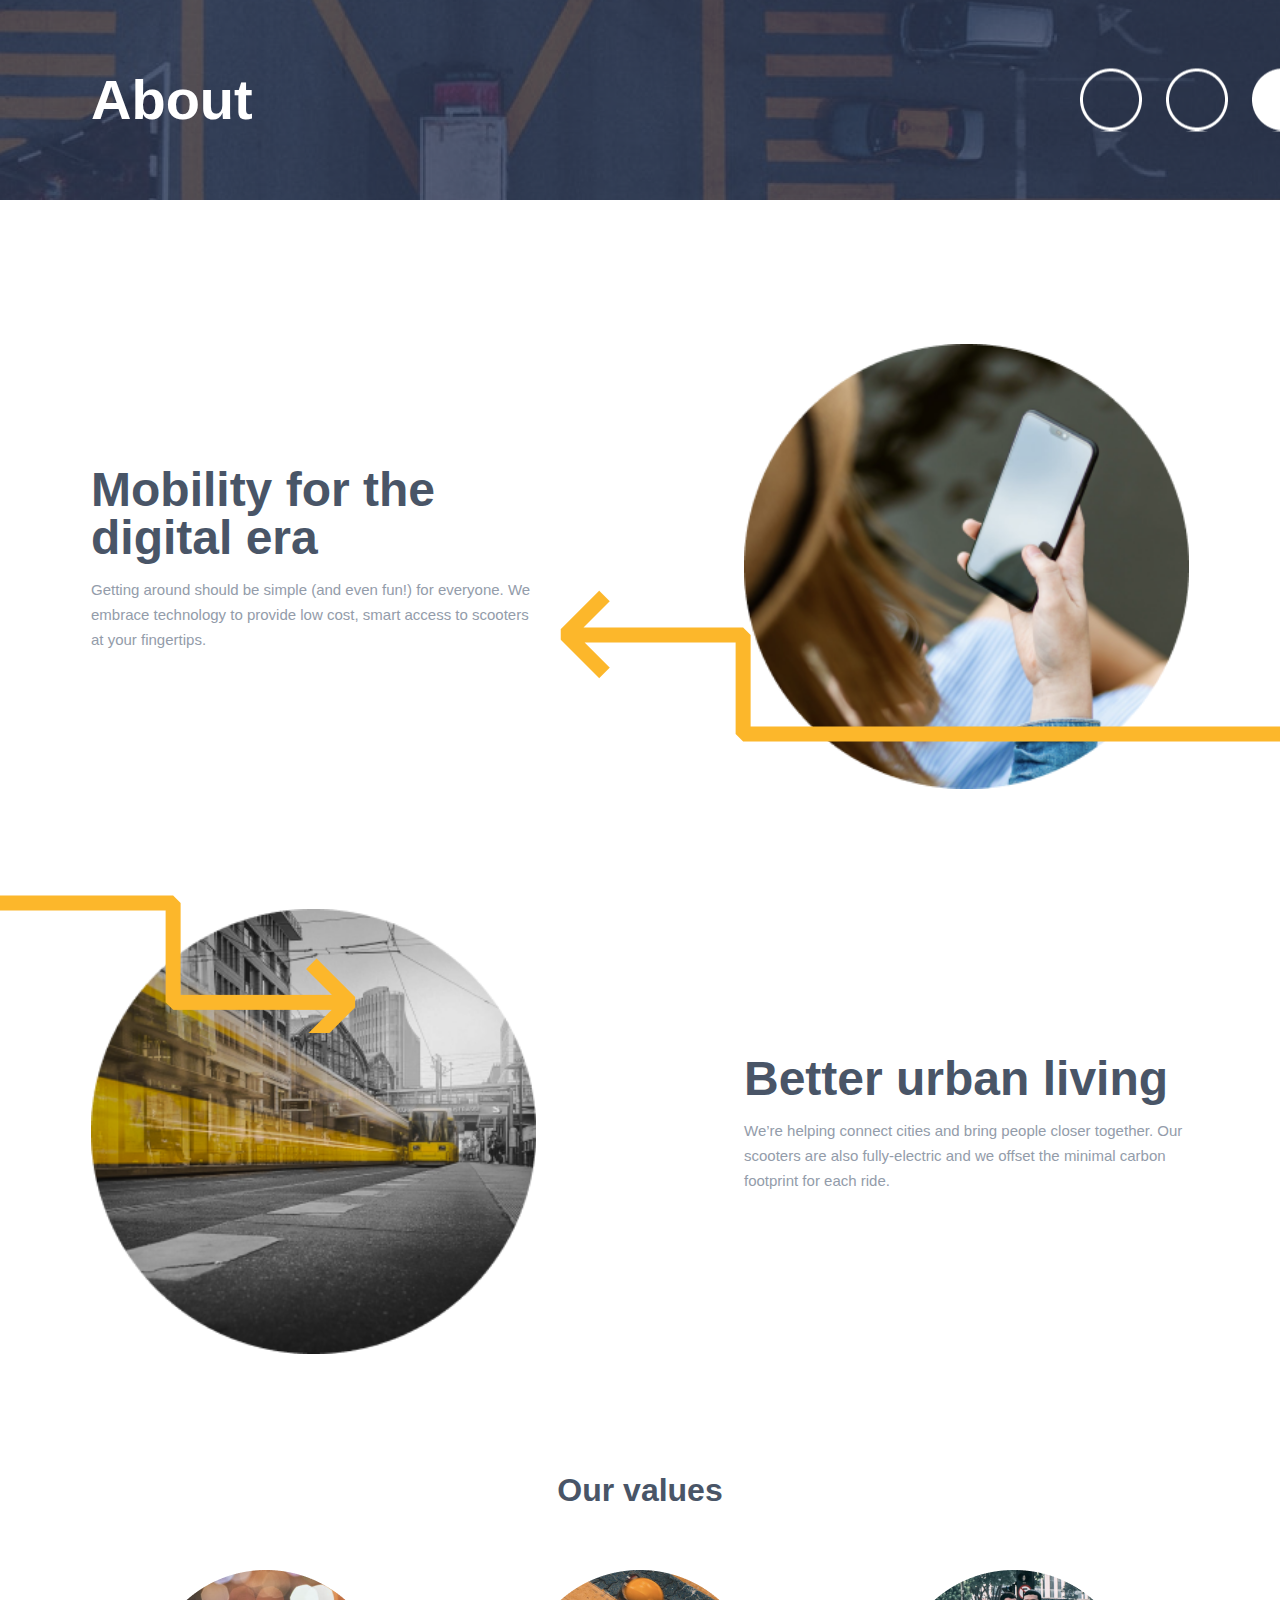
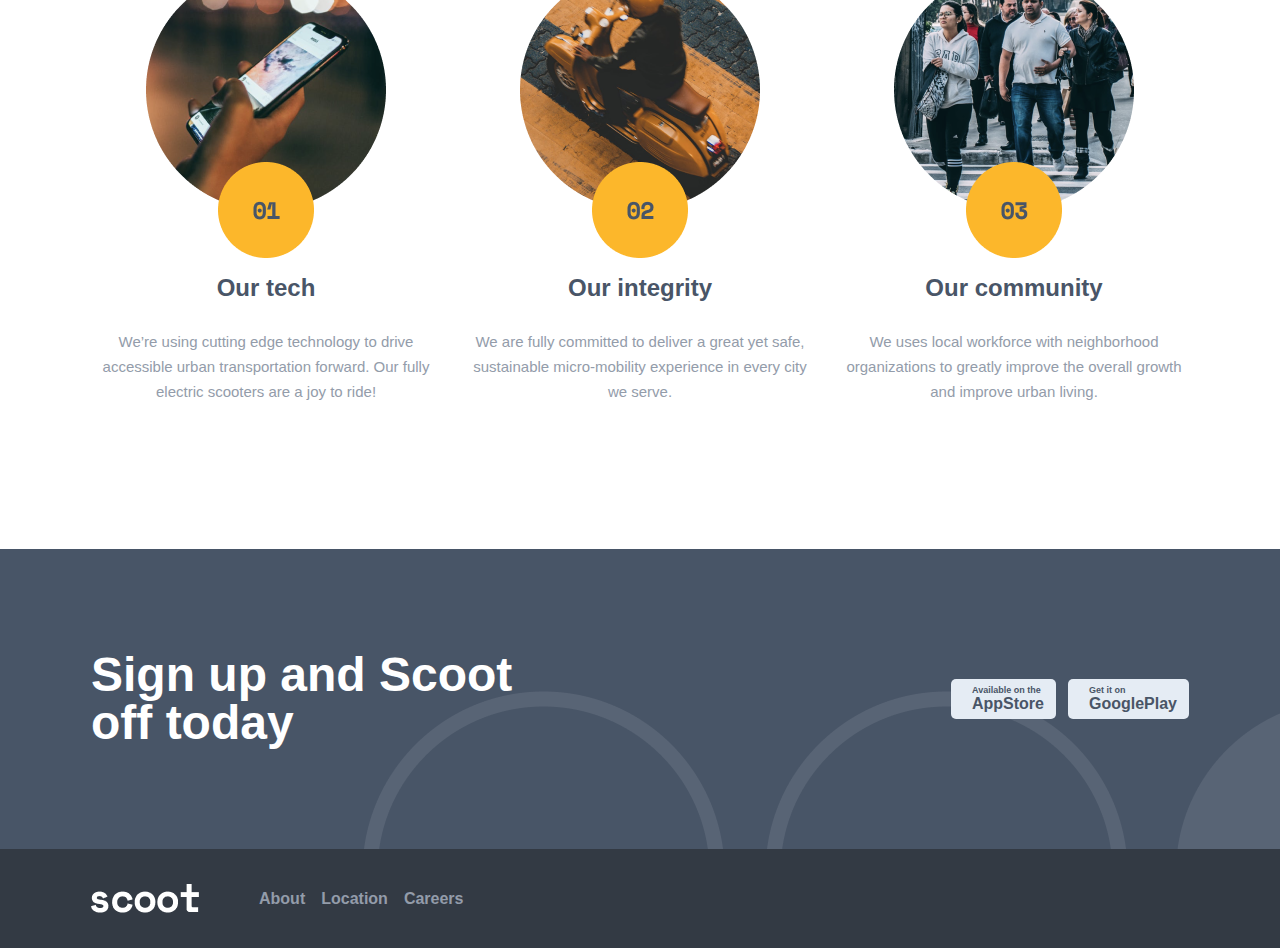
==== about.html @ b762af50 "about page commit" ====
<!DOCTYPE html>
<html lang="en">
  <head>
    <meta charset="UTF-8" />
    <meta name="viewport" content="width=device-width, initial-scale=1.0" />
    <link
      rel="stylesheet"
      href="https://cdnjs.cloudflare.com/ajax/libs/font-awesome/6.5.2/css/all.min.css"
      integrity="sha512-SnH5WK+bZxgPHs44uWIX+LLJAJ9/2PkPKZ5QiAj6Ta86w+fsb2TkcmfRyVX3pBnMFcV7oQPJkl9QevSCWr3W6A=="
      crossorigin="anonymous"
      referrerpolicy="no-referrer"
    />
    <link rel="stylesheet" href="./css/main.css" />
    <title>About page</title>
  </head>

  <body>
    <main>
      <section class="hero">
        <div class="container">
          <div class="hero__inner">
            <div class="hero__title">About</div>
          </div>
        </div>
      </section>

      <section class="opportunity">
        <div class="container">
          <div class="opportunity__inner">
            <div class="opportunity__card">
              <img
                src="./assets/image/about-opportunity-img-1.png"
                alt="opportunity-card-1"
              />
              <div class="opportubnity__card-details">
                <h2>Mobility for the digital era</h2>
                <p>
                  Getting around should be simple (and even fun!) for everyone.
                  We embrace technology to provide low cost, smart access to
                  scooters at your fingertips.
                </p>
              </div>
            </div>

            <div class="opportunity__card">
              <img
                src="./assets/image/about-opportunity-img-2.png"
                alt="opportunity-card-1"
              />

              <div class="opportubnity__card-details">
                <h2>Better urban living</h2>
                <p>
                  We’re helping connect cities and bring people closer together.
                  Our scooters are also fully-electric and we offset the minimal
                  carbon footprint for each ride.
                </p>
              </div>
            </div>
          </div>
        </div>
      </section>

      <section class="about-our">
        <div class="container">
          <h2 class="about-our__title">Our values</h2>
          <div class="about-our__inner">
            <div class="about-our__card">
              <img src="./assets/image/about-value-1.png" alt="card 1" />
              <strong>Our tech</strong>
              <p>
                We’re using cutting edge technology to drive accessible urban
                transportation forward. Our fully electric scooters are a joy to
                ride!
              </p>
            </div>
            <div class="about-our__card">
              <img src="./assets/image/about-value-2.png" alt="card 2" />
              <strong>Our integrity</strong>
              <p>
                We are fully committed to deliver a great yet safe, sustainable
                micro-mobility experience in every city we serve.
              </p>
            </div>
            <div class="about-our__card">
              <img src="./assets/image/about-value-3.png" alt="card 3" />
              <strong>Our community</strong>
              <p>
                We uses local workforce with neighborhood organizations to
                greatly improve the overall growth and improve urban living.
              </p>
            </div>
          </div>
        </div>
      </section>

      <section class="download">
        <div class="container">
          <div class="download__inner">
            <h2 class="download__title">Sign up and Scoot off today</h2>
            <div class="download__links">
              <div class="download__btn" href="https://www.apple.com/store">
                <i class="fa-brands fa-apple"></i>
                <div class="download__btn-texts">
                  <small>Available on the</small>
                  <p>AppStore</p>
                </div>
              </div>
              <div
                class="download__btn"
                href="https://play.google.com/store/games?hl=en&gl=US"
              >
                <i class="fa-brands fa-google-play"></i>
                <div class="download__btn-texts">
                  <small>Get it on</small>
                  <p>GooglePlay</p>
                </div>
              </div>
            </div>
          </div>
        </div>
      </section>
    </main>
    <footer class="footer">
      <div class="container">
        <div class="footer__inner">
          <div class="footer__side">
            <a href="./index.html" class="footer__logo">
              <img
                src="./assets/image/about-footer-logo.png"
                alt="footer-logo"
              />
            </a>

            <ul class="footer__list">
              <li class="footer__item">
                <a href="./about.html" class="footer__link"> About</a>
              </li>
              <li class="footer__item">
                <a href="./index.html" class="footer__link"> Location</a>
              </li>
              <li class="footer__item">
                <a href="./careers.html" class="footer__link">Careers</a>
              </li>
            </ul>
          </div>

          <div class="footer__icons">
            <a
              href="https://www.facebook.com/business/ads"
              class="footer__icon"
            >
              <i class="fa-brands fa-square-facebook"></i
            ></a>
            <a href="https://twitter.com/?lang=en" class="footer__icon">
              <i class="fa-brands fa-twitter"></i>
            </a>

            <a href="https://www.instagram.com/" class="footer__icon">
              <i class="fa-brands fa-instagram"></i>
            </a>
          </div>
        </div>
      </div>
    </footer>
    <script src="./js/main.js"></script>
  </body>
</html>
---- css/main.css ----
/* Document
   ========================================================================== */
/**
 * 1. Correct the line height in all browsers.
 * 2. Prevent adjustments of font size after orientation changes in iOS.
 */
html {
  line-height: 1.15; /* 1 */
  -webkit-text-size-adjust: 100%; /* 2 */
}

/* Sections
   ========================================================================== */
/**
 * Remove the margin in all browsers.
 */
body {
  margin: 0;
}

/**
 * Render the `main` element consistently in IE.
 */
main {
  display: block;
}

/**
 * Correct the font size and margin on `h1` elements within `section` and
 * `article` contexts in Chrome, Firefox, and Safari.
 */
h1 {
  font-size: 2em;
  margin: 0.67em 0;
}

/* Grouping content
   ========================================================================== */
/**
 * 1. Add the correct box sizing in Firefox.
 * 2. Show the overflow in Edge and IE.
 */
hr {
  box-sizing: content-box; /* 1 */
  height: 0; /* 1 */
  overflow: visible; /* 2 */
}

/**
 * 1. Correct the inheritance and scaling of font size in all browsers.
 * 2. Correct the odd `em` font sizing in all browsers.
 */
pre {
  font-family: monospace, monospace; /* 1 */
  font-size: 1em; /* 2 */
}

/* Text-level semantics
   ========================================================================== */
/**
 * Remove the gray background on active links in IE 10.
 */
a {
  background-color: transparent;
}

/**
 * 1. Remove the bottom border in Chrome 57-
 * 2. Add the correct text decoration in Chrome, Edge, IE, Opera, and Safari.
 */
abbr[title] {
  border-bottom: none; /* 1 */
  text-decoration: underline; /* 2 */
  -webkit-text-decoration: underline dotted;
          text-decoration: underline dotted; /* 2 */
}

/**
 * Add the correct font weight in Chrome, Edge, and Safari.
 */
b,
strong {
  font-weight: bolder;
}

/**
 * 1. Correct the inheritance and scaling of font size in all browsers.
 * 2. Correct the odd `em` font sizing in all browsers.
 */
code,
kbd,
samp {
  font-family: monospace, monospace; /* 1 */
  font-size: 1em; /* 2 */
}

/**
 * Add the correct font size in all browsers.
 */
small {
  font-size: 80%;
}

/**
 * Prevent `sub` and `sup` elements from affecting the line height in
 * all browsers.
 */
sub,
sup {
  font-size: 75%;
  line-height: 0;
  position: relative;
  vertical-align: baseline;
}

sub {
  bottom: -0.25em;
}

sup {
  top: -0.5em;
}

/* Embedded content
   ========================================================================== */
/**
 * Remove the border on images inside links in IE 10.
 */
img {
  border-style: none;
}

/* Forms
   ========================================================================== */
/**
 * 1. Change the font styles in all browsers.
 * 2. Remove the margin in Firefox and Safari.
 */
button,
input,
optgroup,
select,
textarea {
  font-family: inherit; /* 1 */
  font-size: 100%; /* 1 */
  line-height: 1.15; /* 1 */
  margin: 0; /* 2 */
}

/**
 * Show the overflow in IE.
 * 1. Show the overflow in Edge.
 */
button,
input {
  /* 1 */
  overflow: visible;
}

/**
 * Remove the inheritance of text transform in Edge, Firefox, and IE.
 * 1. Remove the inheritance of text transform in Firefox.
 */
button,
select {
  /* 1 */
  text-transform: none;
}

/**
 * Correct the inability to style clickable types in iOS and Safari.
 */
button,
[type=button],
[type=reset],
[type=submit] {
  -webkit-appearance: button;
}

/**
 * Remove the inner border and padding in Firefox.
 */
button::-moz-focus-inner,
[type=button]::-moz-focus-inner,
[type=reset]::-moz-focus-inner,
[type=submit]::-moz-focus-inner {
  border-style: none;
  padding: 0;
}

/**
 * Restore the focus styles unset by the previous rule.
 */
button:-moz-focusring,
[type=button]:-moz-focusring,
[type=reset]:-moz-focusring,
[type=submit]:-moz-focusring {
  outline: 1px dotted ButtonText;
}

/**
 * Correct the padding in Firefox.
 */
fieldset {
  padding: 0.35em 0.75em 0.625em;
}

/**
 * 1. Correct the text wrapping in Edge and IE.
 * 2. Correct the color inheritance from `fieldset` elements in IE.
 * 3. Remove the padding so developers are not caught out when they zero out
 *    `fieldset` elements in all browsers.
 */
legend {
  box-sizing: border-box; /* 1 */
  color: inherit; /* 2 */
  display: table; /* 1 */
  max-width: 100%; /* 1 */
  padding: 0; /* 3 */
  white-space: normal; /* 1 */
}

/**
 * Add the correct vertical alignment in Chrome, Firefox, and Opera.
 */
progress {
  vertical-align: baseline;
}

/**
 * Remove the default vertical scrollbar in IE 10+.
 */
textarea {
  overflow: auto;
}

/**
 * 1. Add the correct box sizing in IE 10.
 * 2. Remove the padding in IE 10.
 */
[type=checkbox],
[type=radio] {
  box-sizing: border-box; /* 1 */
  padding: 0; /* 2 */
}

/**
 * Correct the cursor style of increment and decrement buttons in Chrome.
 */
[type=number]::-webkit-inner-spin-button,
[type=number]::-webkit-outer-spin-button {
  height: auto;
}

/**
 * 1. Correct the odd appearance in Chrome and Safari.
 * 2. Correct the outline style in Safari.
 */
[type=search] {
  -webkit-appearance: textfield; /* 1 */
  outline-offset: -2px; /* 2 */
}

/**
 * Remove the inner padding in Chrome and Safari on macOS.
 */
[type=search]::-webkit-search-decoration {
  -webkit-appearance: none;
}

/**
 * 1. Correct the inability to style clickable types in iOS and Safari.
 * 2. Change font properties to `inherit` in Safari.
 */
::-webkit-file-upload-button {
  -webkit-appearance: button; /* 1 */
  font: inherit; /* 2 */
}

/* Interactive
   ========================================================================== */
/*
 * Add the correct display in Edge, IE 10+, and Firefox.
 */
details {
  display: block;
}

/*
 * Add the correct display in all browsers.
 */
summary {
  display: list-item;
}

/* Misc
   ========================================================================== */
/**
 * Add the correct display in IE 10+.
 */
template {
  display: none;
}

/**
 * Add the correct display in IE 10.
 */
[hidden] {
  display: none;
}

/* space-mono-regular - latin */
@font-face {
  font-family: "SpaceMono";
  font-style: normal;
  font-weight: 400;
  font-display: swap;
  src: url("../../assets/fonts/space-mono.woff2") format("woff2");
}
/* lexend-deca-regular - latin */
@font-face {
  font-family: "LexendDeca";
  font-style: normal;
  font-weight: 400;
  font-display: swap;
  src: url("../../assets/fonts/lexend-deca.woff2") format("woff2");
}
*,
*::before,
*::after {
  box-sizing: border-box;
}

body {
  font-family: "LexendDeca", "Arial", sans-serif;
  background-color: #ffffff;
}

img {
  display: block;
}

ul {
  list-style-type: none;
  padding-left: 0;
  margin-block: 0;
}

h1,
h2,
h3,
h4 {
  margin: 0;
}

::-webkit-scrollbar {
  width: 5px;
}

::-webkit-scrollbar-thumb {
  background: #fcb72b;
  border-radius: 6px;
  height: 30px;
}

::-webkit-scrollbar-thumb:hover {
  background: #333a44;
}

.container {
  max-width: 1146px;
  width: 100%;
  padding-inline: 24px;
  margin-inline: auto;
}

.hero {
  position: relative;
  background-image: url("../../assets/image/about-hero-bg-mobile.png");
  background-repeat: no-repeat;
  background-position: center;
  background-size: cover;
}
@media only screen and (min-width: 768px) {
  .hero {
    background-image: url("../../assets/image/about-hero-tablet-bg.png");
  }
  .hero::after {
    content: "";
    background-image: url("../../assets/image/about-hero-position.png");
    position: absolute;
    width: 200px;
    height: 63px;
    top: 50%;
    right: 0;
    transform: translate(0, -50%);
  }
}
@media only screen and (min-width: 992px) {
  .hero {
    background-image: url("../../assets/image/about-hero-desktop-bg.png");
  }
}
.hero__inner {
  padding-block: 60px;
}
@media only screen and (min-width: 768px) {
  .hero__inner {
    padding-block: 72px;
    position: relative;
  }
}
.hero__title {
  text-align: center;
  font-family: "SpaceMono", "Arial", sans-serif;
  font-size: 40px;
  line-height: 40px;
  font-weight: 700;
  color: #ffffff;
}
@media only screen and (min-width: 768px) {
  .hero__title {
    text-align: start;
    font-size: 56px;
    line-height: 56px;
  }
}

.opportunity {
  position: relative;
}
.opportunity__inner {
  padding-top: 72px;
  padding-bottom: 120px;
  display: flex;
  flex-direction: column;
  gap: 120px;
}
@media only screen and (min-width: 768px) {
  .opportunity__inner {
    padding-top: 144px;
  }
}
@media only screen and (min-width: 992px) {
  .opportunity__inner {
    padding-bottom: 120px;
  }
}
.opportunity__inner::after {
  content: "";
  background-image: url("../../assets/image/about-card-1-position-el.png");
  position: absolute;
  background-repeat: no-repeat;
  max-width: 350px;
  width: 100%;
  height: 190px;
  top: 205px;
  right: 0;
}
@media only screen and (min-width: 768px) {
  .opportunity__inner::after {
    background-image: url("../../assets/image/about-position-element-tablet-1.png");
    max-width: 720px;
    width: 100%;
    top: 390px;
  }
}
.opportunity__inner::before {
  content: "";
  background-image: url("../../assets/image/about-card-2-position-element.png");
  position: absolute;
  background-repeat: no-repeat;
  max-width: 350;
  width: 100%;
  height: 138px;
  top: 780px;
  left: 0;
}
@media only screen and (min-width: 768px) {
  .opportunity__inner::before {
    top: 959px;
  }
}
@media only screen and (min-width: 992px) {
  .opportunity__inner::before {
    background-image: url("../../assets/image/about-position-element-desktop-2.png");
    width: 100%;
    top: 695px;
  }
}

.opportunity__card {
  display: flex;
  flex-direction: column;
  align-items: center;
  justify-content: center;
  gap: 56px;
}
@media only screen and (min-width: 768px) {
  .opportunity__card img {
    width: 445px;
  }
}
@media only screen and (min-width: 992px) {
  .opportunity__card {
    justify-content: space-between;
  }
  .opportunity__card:first-child {
    flex-direction: row-reverse;
  }
  .opportunity__card:nth-child(2) {
    flex-direction: row;
  }
}

.opportubnity__card-details {
  text-align: center;
}
@media only screen and (min-width: 992px) {
  .opportubnity__card-details {
    text-align: start;
    max-width: 445px;
    width: 100%;
  }
}
.opportubnity__card-details h2 {
  font-family: "SpaceMono", "Arial", sans-serif;
  font-weight: 700;
  font-size: 32px;
  line-height: 32px;
  color: #495567;
  margin-bottom: 32px;
}
@media only screen and (min-width: 992px) {
  .opportubnity__card-details h2 {
    margin-bottom: 0px;
  }
}
@media only screen and (min-width: 768px) {
  .opportubnity__card-details h2 {
    display: block;
    margin-inline: auto;
    font-size: 48px;
    line-height: 48px;
    max-width: 445px;
    width: 100%;
  }
}
.opportubnity__card-details p {
  font-size: 15px;
  line-height: 25px;
  color: #939caa;
}
@media only screen and (min-width: 768px) {
  .opportubnity__card-details p {
    display: block;
    margin-inline: auto;
    max-width: 573px;
    width: 100%;
  }
}

.about-our {
  padding-bottom: 145px;
}
.about-our__title {
  font-family: "SpaceMono", "Arial", sans-serif;
  font-size: 32px;
  line-height: 32px;
  font-weight: 700;
  text-align: center;
  color: #495567;
  margin-bottom: 64px;
}
.about-our__inner {
  display: flex;
  flex-direction: column;
  align-items: center;
  justify-content: center;
  gap: 56px;
}
@media only screen and (min-width: 992px) {
  .about-our__inner {
    flex-direction: row;
    gap: 0;
    justify-content: space-between;
  }
}
.about-our__card {
  position: relative;
  display: flex;
  flex-direction: column;
  align-items: center;
  justify-content: center;
  text-align: center;
}
@media only screen and (min-width: 768px) {
  .about-our__card {
    max-width: 457px;
    width: 100%;
  }
}
@media only screen and (min-width: 992px) {
  .about-our__card {
    max-width: 350px;
    width: 100%;
  }
}
.about-our__card strong {
  margin-top: 16px;
  margin-bottom: 27px;
  font-family: "SpaceMono", "Arial", sans-serif;
  color: #495567;
  font-weight: 700;
  font-size: 24px;
  line-height: 28px;
}
.about-our__card p {
  margin-block: 0;
  font-size: 15px;
  line-height: 25px;
  color: #939caa;
}

.download {
  position: relative;
  background-color: #495567;
  background-image: url("../../assets/image/about-dw-mobile.png");
  background-repeat: no-repeat;
  background-position: center;
  background-size: cover;
}
@media only screen and (min-width: 768px) {
  .download {
    background-image: url("../../assets/image/about-download-bg-tablet.png");
  }
}
@media only screen and (min-width: 992px) {
  .download {
    background-image: url("../../assets/image/about-dw-bg-desktop.png");
  }
}
.download__inner {
  padding-block: 88px;
}
@media only screen and (min-width: 768px) {
  .download__inner {
    padding-block: 62px;
  }
}
@media only screen and (min-width: 992px) {
  .download__inner {
    padding-block: 102px;
    display: flex;
    align-items: center;
    justify-content: space-between;
  }
}
.download__title {
  text-align: center;
  font-family: "SpaceMono", "Arial", sans-serif;
  color: #ffffff;
  font-size: 32px;
  font-weight: 700;
  line-height: 32px;
  margin-bottom: 40px;
}
@media only screen and (min-width: 768px) {
  .download__title {
    display: block;
    font-size: 48px;
    line-height: 48px;
    max-width: 457px;
    width: 100%;
    margin-inline: auto;
  }
}
@media only screen and (min-width: 992px) {
  .download__title {
    font-size: 48px;
    line-height: 48px;
    text-align: start;
    margin: 0;
  }
}
.download__links {
  display: flex;
  text-decoration: none;
  justify-content: center;
  align-items: center;
  gap: 12px;
}
.download__btn {
  display: flex;
  align-items: center;
  gap: 9px;
  padding-block: 6px;
  padding-inline: 12px;
  background-color: #e5ecf4;
  border-radius: 5px;
}
.download__btn i {
  display: block;
  font-size: 20px;
  color: #495567;
}
.download__btn-texts {
  display: flex;
  flex-direction: column;
}
.download__btn-texts small {
  color: #495567;
  font-family: "SpaceMono", "Arial", sans-serif;
  font-weight: 700;
  font-size: 9px;
}
.download__btn-texts p {
  padding: 0;
  margin: 0;
  font-family: "SpaceMono", "Arial", sans-serif;
  font-weight: 700;
  color: #495567;
}

.footer {
  background-color: #333a44;
}
.footer__inner {
  padding-block: 64px;
  display: flex;
  flex-direction: column;
  align-items: center;
  text-align: center;
}
@media only screen and (min-width: 768px) {
  .footer__inner {
    padding-block: 35px;
    flex-direction: row;
    justify-content: space-between;
  }
}

@media only screen and (min-width: 768px) {
  .footer__side {
    display: flex;
    align-items: center;
    gap: 60px;
  }
}
.footer__list {
  margin-top: 41px;
  display: flex;
  flex-direction: column;
  gap: 16px;
  margin-bottom: 85px;
}
@media only screen and (min-width: 768px) {
  .footer__list {
    flex-direction: row;
    margin-bottom: 0;
    margin-top: 0;
  }
}
.footer__list a {
  text-decoration: none;
  color: #939caa;
  font-weight: 700;
  line-height: 25px;
  transition: ease 0.4s;
}
.footer__list a:hover {
  color: #fcb72b;
}

.footer__icons {
  display: flex;
  align-items: center;
  gap: 24px;
}
.footer__icons a {
  cursor: pointer;
}
.footer__icons i {
  font-size: 24px;
  color: #fcb72b;
  transition: ease 0.4s;
}
.footer__icons i:hover {
  color: #ffffff;
}/*# sourceMappingURL=main.css.map */
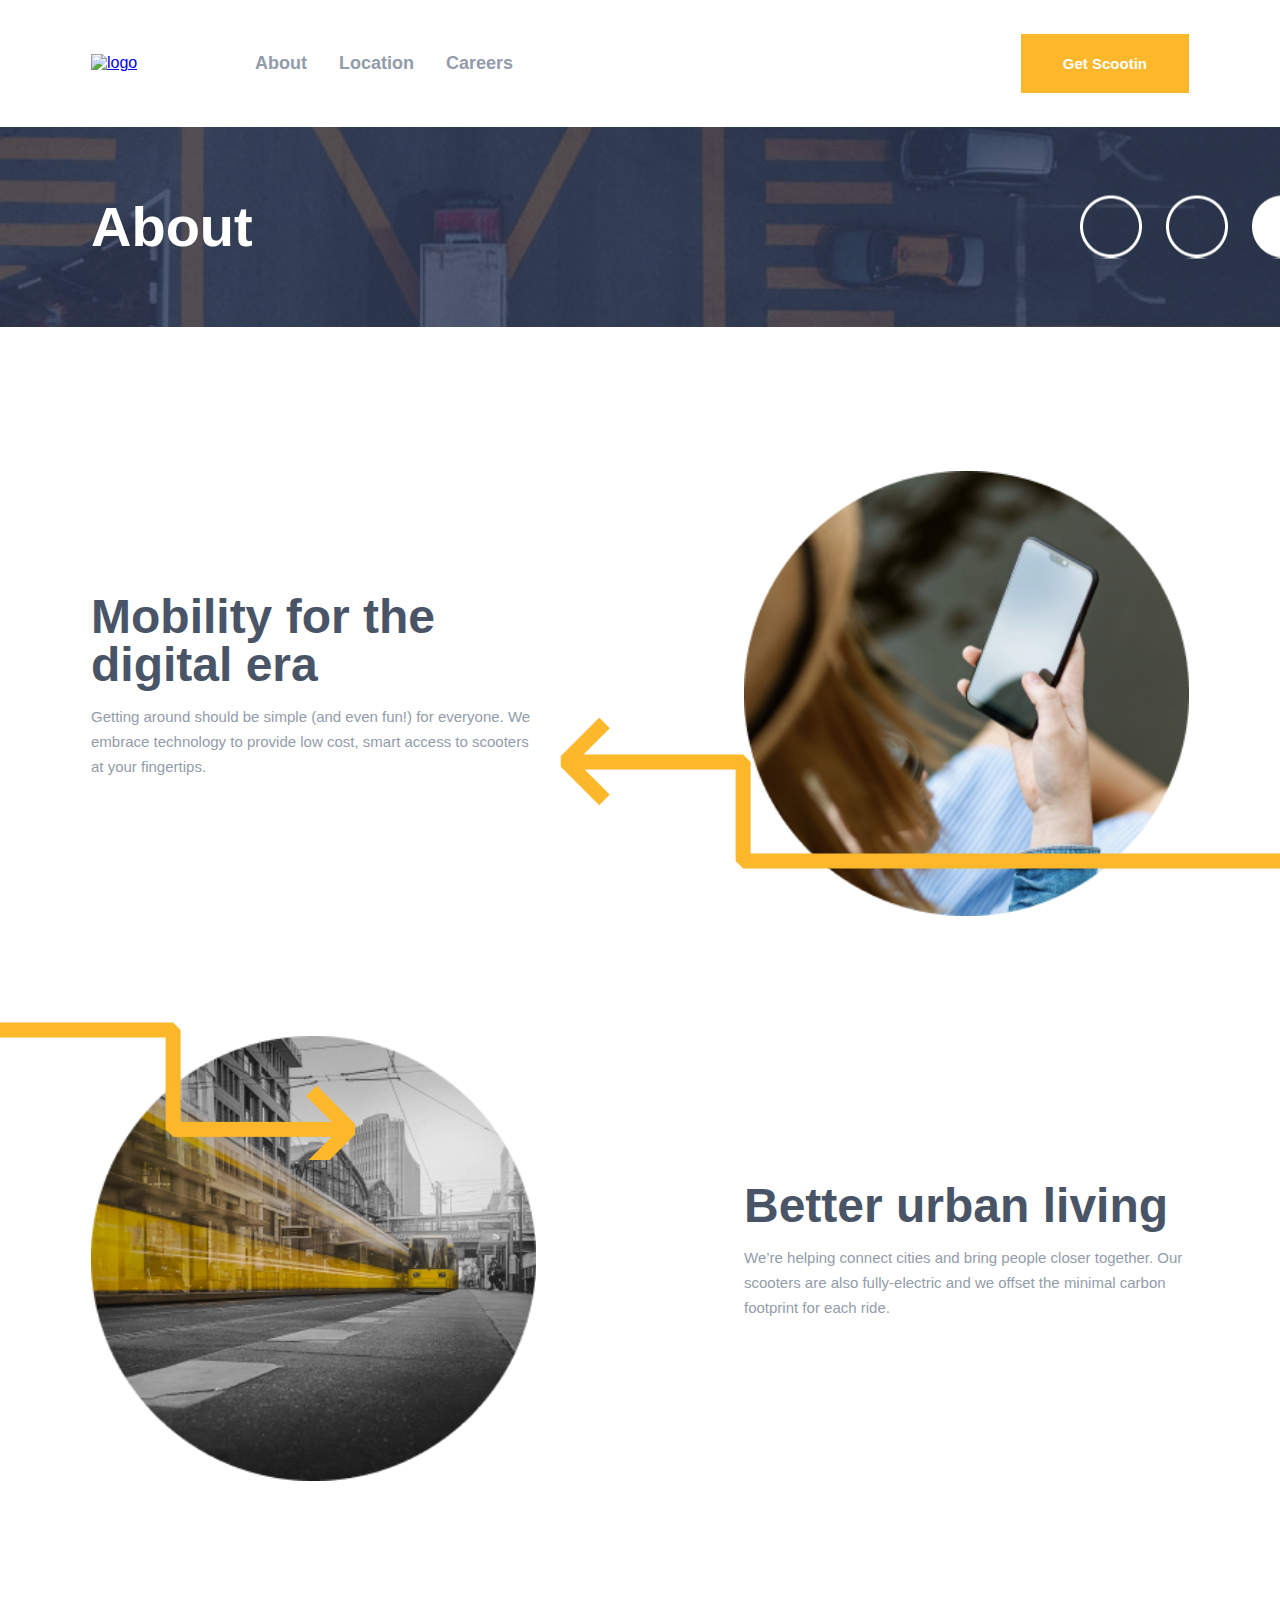
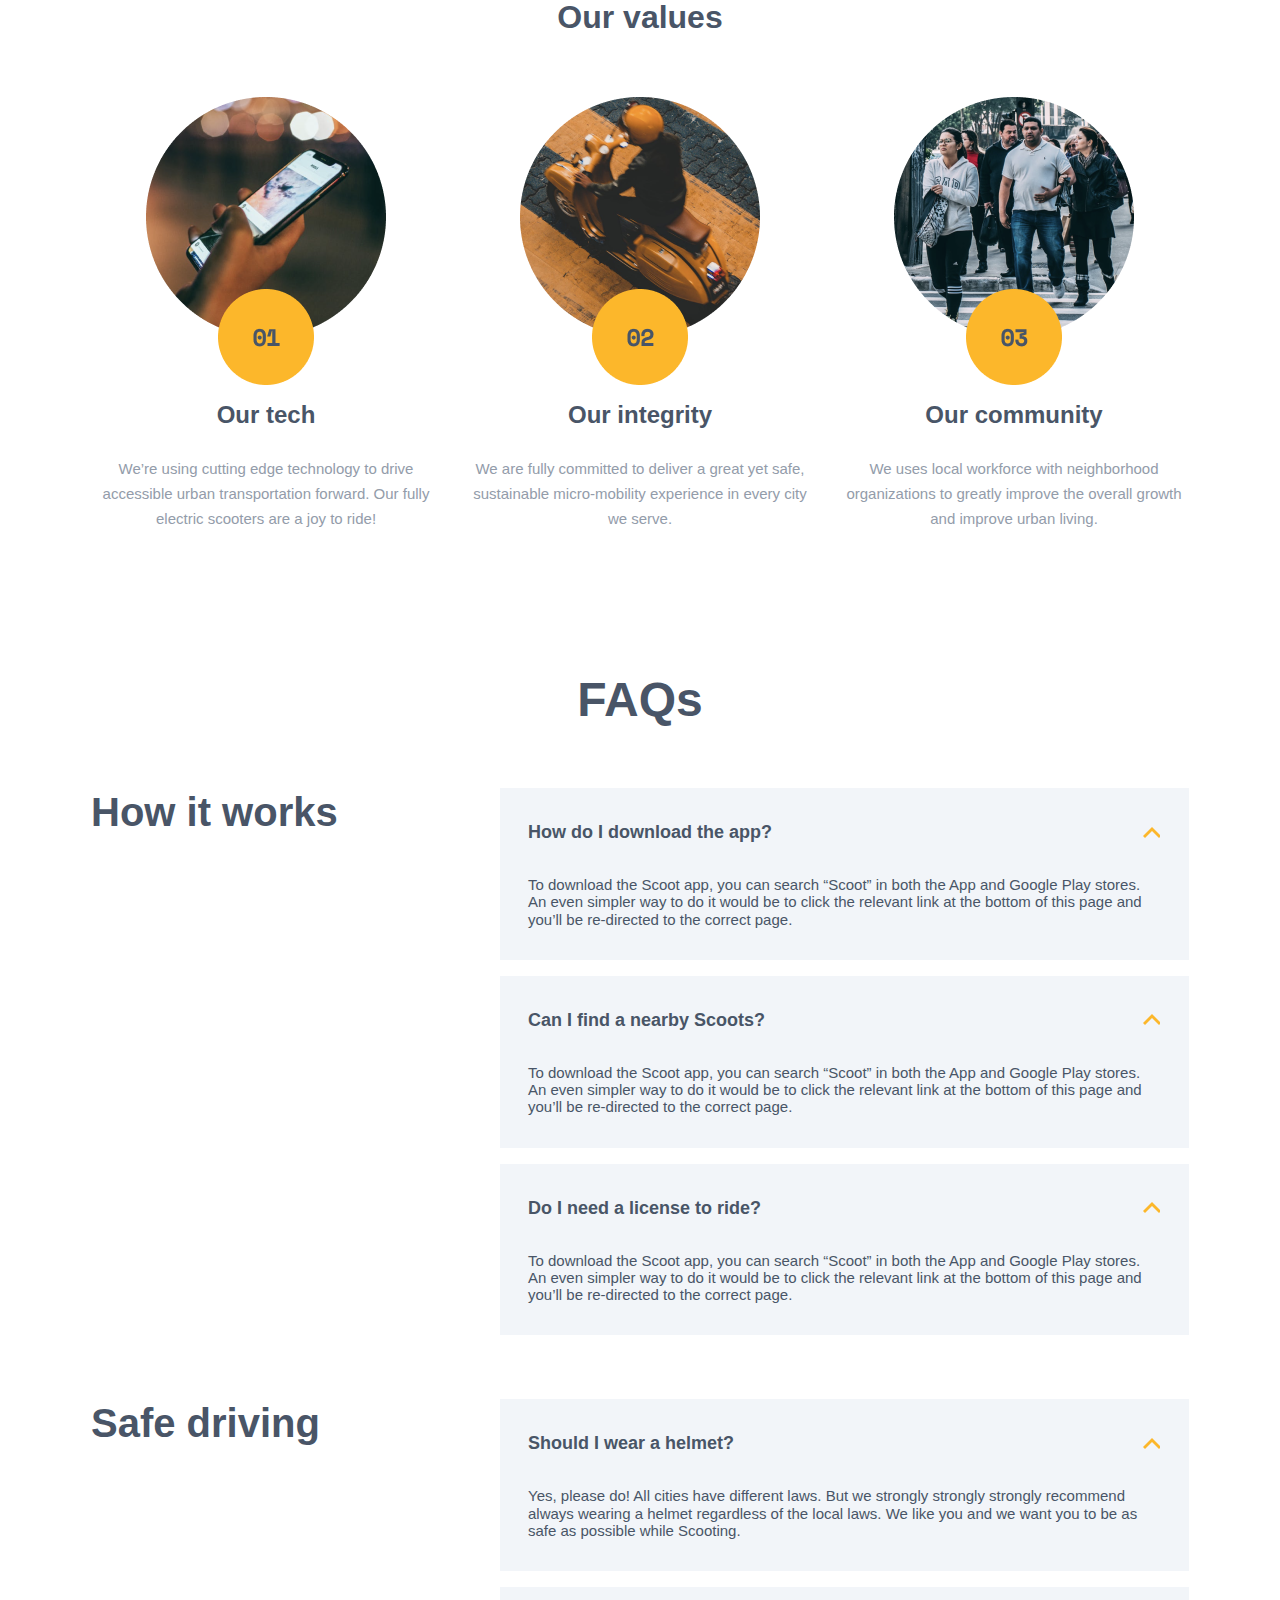
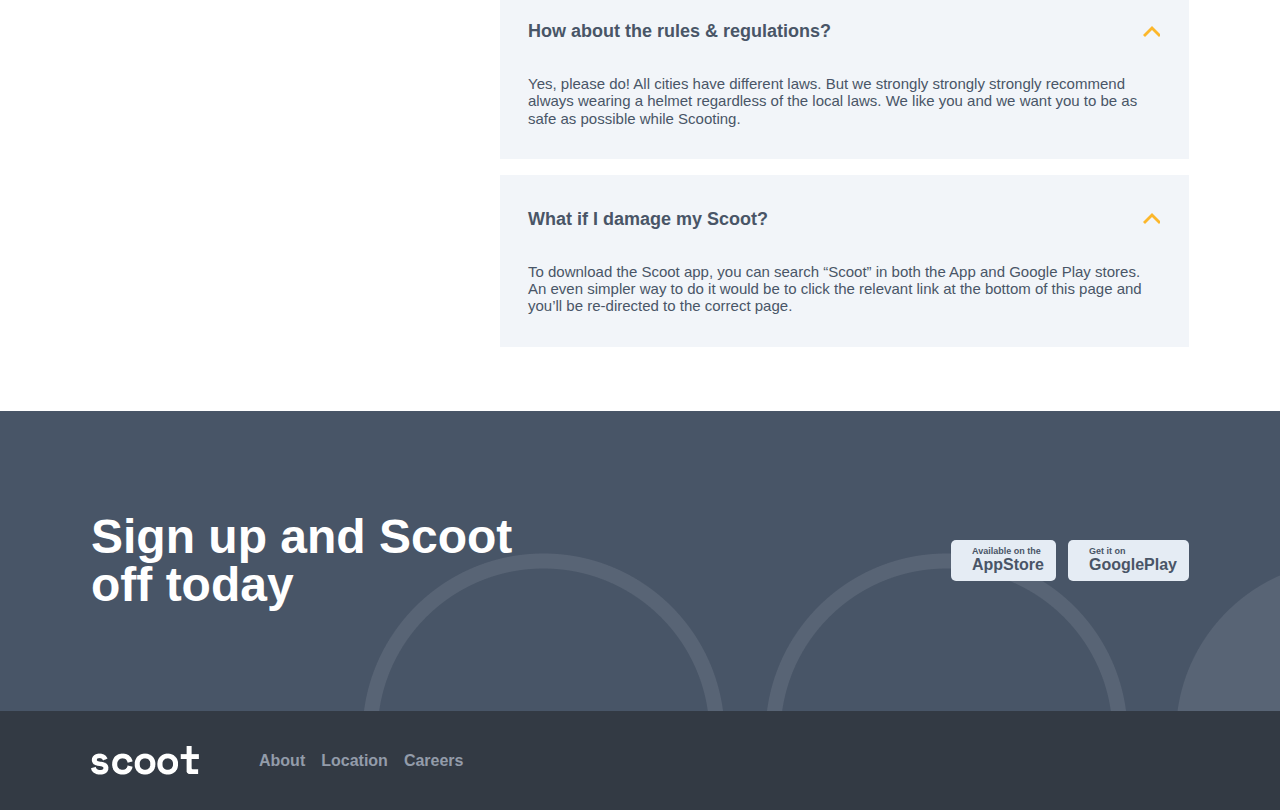
==== commit 559d1e0a: "about page complete" ====
--- a/about.html
+++ b/about.html
@@ -15,6 +15,46 @@
   </head>
 
   <body>
+    <header class="site-header">
+      <div class="container">
+        <div class="site-header__inner">
+          <button class="site-header__btn js-menu-btn"></button>
+          <a class="site-header__logo" href="index.html">
+            <img
+              class="site-header__logo"
+              src="./assets/image/logo.png"
+              alt="scoot logo"
+            />
+          </a>
+        </div>
+        <div class="site-header__wrapper wrapper">
+          <nav class="site-header__nav sitenav">
+            <a href="index.html">
+              <img
+                class="sitenav__logo"
+                src="./assets/image/logo.png"
+                alt="logo"
+              />
+            </a>
+            <ul class="sitenav__links">
+              <li class="sitenav__itam">
+                <a class="sitenav__link" href="./about.html">About</a>
+              </li>
+
+              <li class="sitenav__itam">
+                <a class="sitenav__link" href="./about.html">Location</a>
+              </li>
+
+              <li class="sitenav__itam">
+                <a class="sitenav__link" href="./careers.html">Careers</a>
+              </li>
+            </ul>
+            <a class="sitenav__btn-link" href="#">Get Scootin</a>
+          </nav>
+        </div>
+      </div>
+    </header>
+
     <main>
       <section class="hero">
         <div class="container">
@@ -94,6 +134,123 @@
         </div>
       </section>
 
+      <!-- new FAQS -->
+
+      <section class="faqs">
+        <div class="container">
+          <h2 class="faqs__title">FAQs</h2>
+          <div class="faqs__inner">
+            <div class="howitworks">
+              <h3 class="howitworks__title">How it works</h3>
+              <div class="howitworks__inner">
+                <div class="howitworks__card">
+                  <div class="howitwporks__header">
+                    <span> How do I download the app? </span>
+                    <button></button>
+                  </div>
+
+                  <div class="howitworks__body">
+                    <p>
+                      To download the Scoot app, you can search “Scoot” in both
+                      the App and Google Play stores. An even simpler way to do
+                      it would be to click the relevant link at the bottom of
+                      this page and you’ll be re-directed to the correct page.
+                    </p>
+                  </div>
+                </div>
+
+                <div class="howitworks__card">
+                  <div class="howitwporks__header">
+                    <span>Can I find a nearby Scoots?</span>
+                    <button></button>
+                  </div>
+
+                  <div class="howitworks__body">
+                    <p>
+                      To download the Scoot app, you can search “Scoot” in both
+                      the App and Google Play stores. An even simpler way to do
+                      it would be to click the relevant link at the bottom of
+                      this page and you’ll be re-directed to the correct page.
+                    </p>
+                  </div>
+                </div>
+
+                <div class="howitworks__card">
+                  <div class="howitwporks__header">
+                    <span>Do I need a license to ride?</span>
+                    <button></button>
+                  </div>
+
+                  <div class="howitworks__body">
+                    <p>
+                      To download the Scoot app, you can search “Scoot” in both
+                      the App and Google Play stores. An even simpler way to do
+                      it would be to click the relevant link at the bottom of
+                      this page and you’ll be re-directed to the correct page.
+                    </p>
+                  </div>
+                </div>
+              </div>
+            </div>
+
+            <!-- new one -->
+
+            <div class="howitworks">
+              <h3 class="howitworks__title">Safe driving</h3>
+              <div class="howitworks__inner">
+                <div class="howitworks__card">
+                  <div class="howitwporks__header">
+                    <span> Should I wear a helmet? </span>
+                    <button></button>
+                  </div>
+
+                  <div class="howitworks__body">
+                    <p>
+                      Yes, please do! All cities have different laws. But we
+                      strongly strongly strongly recommend always wearing a
+                      helmet regardless of the local laws. We like you and we
+                      want you to be as safe as possible while Scooting.
+                    </p>
+                  </div>
+                </div>
+
+                <div class="howitworks__card">
+                  <div class="howitwporks__header">
+                    <span>How about the rules & regulations?</span>
+                    <button></button>
+                  </div>
+
+                  <div class="howitworks__body">
+                    <p>
+                      Yes, please do! All cities have different laws. But we
+                      strongly strongly strongly recommend always wearing a
+                      helmet regardless of the local laws. We like you and we
+                      want you to be as safe as possible while Scooting.
+                    </p>
+                  </div>
+                </div>
+
+                <div class="howitworks__card">
+                  <div class="howitwporks__header">
+                    <span>What if I damage my Scoot?</span>
+                    <button></button>
+                  </div>
+
+                  <div class="howitworks__body">
+                    <p>
+                      To download the Scoot app, you can search “Scoot” in both
+                      the App and Google Play stores. An even simpler way to do
+                      it would be to click the relevant link at the bottom of
+                      this page and you’ll be re-directed to the correct page.
+                    </p>
+                  </div>
+                </div>
+              </div>
+            </div>
+          </div>
+        </div>
+      </section>
+
       <section class="download">
         <div class="container">
           <div class="download__inner">
@@ -163,6 +320,6 @@
         </div>
       </div>
     </footer>
-    <script src="./js/main.js"></script>
+    <script src="./js/script.js"></script>
   </body>
 </html>
--- a/css/main.css
+++ b/css/main.css
@@ -372,6 +372,864 @@
   width: 100%;
   padding-inline: 24px;
   margin-inline: auto;
+}
+
+.unscrol {
+  overflow: hidden;
+}
+
+.menu-open .sitenav {
+  transform: translateX(0);
+  visibility: visible;
+}
+
+.menu-open .site-header__btn {
+  background-image: url("../../assets/image/menu-close.png");
+}
+
+.bg-color {
+  background-color: rgba(0, 0, 0, 0.8039215686);
+}
+
+.site-header__inner {
+  display: flex;
+  align-items: center;
+  padding-block: 22px;
+}
+.site-header__btn {
+  width: 20px;
+  height: 16px;
+  background-image: url("../../assets/image/hamburger.png");
+  background-repeat: no-repeat;
+  border: none;
+  background-color: transparent;
+}
+.site-header__btn:hover {
+  cursor: pointer;
+}
+.site-header__logo {
+  width: 75.5px;
+  margin: 0 auto;
+}
+.site-header__wrapper {
+  position: absolute;
+  z-index: 100;
+  width: 100%;
+  height: 100vh;
+  left: 0;
+}
+
+.sitenav {
+  width: 80%;
+  height: 100vh;
+  padding-top: 64px;
+  padding-inline: 20px;
+  background-color: #333a44;
+  transition: all 0.3s ease;
+  transform: translateX(-100%);
+  visibility: hidden;
+}
+.sitenav__itam:not(:last-child) {
+  margin-bottom: 24px;
+}
+.sitenav__link {
+  font-family: "SpaceMono", "Arial", sans-serif;
+  font-size: 18px;
+  font-weight: 700;
+  line-height: 25px;
+  text-decoration: none;
+  color: #e5ecf4;
+}
+.sitenav__btn-link {
+  background-color: #fcb72b;
+  border: 3px solid #fcb72b;
+  padding-block: 14px;
+  padding-inline: 39px;
+  color: #ffffff;
+  font-size: 15px;
+  cursor: pointer;
+  transition: ease 0.3s;
+  bottom: 80px;
+  position: absolute;
+  font-family: "SpaceMono", "Arial", sans-serif;
+  font-weight: 700;
+  text-decoration: none;
+  border: 3px solid #fcb72b;
+}
+.sitenav__btn-link:hover {
+  background-color: #ffffff;
+  color: #fcb72b;
+}
+.sitenav__logo {
+  display: none;
+}
+
+@media only screen and (min-width: 375px) {
+  .site-header__btn {
+    margin-left: 10px;
+  }
+  .sitenav {
+    width: 72%;
+    padding-inline: 32px;
+  }
+  .sitenav__btn-link {
+    line-height: 25px;
+  }
+}
+@media only screen and (min-width: 700px) {
+  .site-header__inner {
+    padding: 0;
+  }
+  .site-header__btn {
+    display: none;
+    margin-left: 0;
+  }
+  .site-header__logo {
+    margin: 0;
+  }
+  .site-header__wrapper {
+    position: static;
+    height: auto;
+  }
+  .site-header__box {
+    display: flex;
+    align-items: center;
+    justify-content: space-betwen;
+  }
+  .site-header__logo {
+    display: none;
+  }
+  .sitenav {
+    display: flex;
+    align-items: center;
+    justify-content: space-between;
+    width: 100%;
+    height: auto;
+    transform: translateX(0);
+    visibility: visible;
+    padding: 0;
+    padding-block: 34px;
+    background-color: transparent;
+  }
+  .sitenav__links {
+    display: flex;
+    align-items: center;
+    gap: 32px;
+    position: absolute;
+    left: 164px;
+  }
+  .sitenav__link {
+    color: #939caa;
+  }
+  .sitenav__itam:not(:last-child) {
+    margin: 0;
+  }
+  .sitenav__btn-link {
+    position: static;
+  }
+  .sitenav__logo {
+    display: block;
+  }
+}
+.site-hero {
+  width: 100%;
+  background-image: url("../../assets/image/scootermb.png");
+  background-size: 100%;
+  background-repeat: no-repeat;
+  height: auto;
+  position: relative;
+}
+.site-hero__inner {
+  padding-top: 80px;
+  padding-bottom: 60px;
+  text-align: center;
+  color: #ffffff;
+}
+.site-hero__title {
+  margin: 0;
+  font-family: "SpaceMono", "Arial", sans-serif;
+  font-size: 32px;
+  font-weight: 700;
+  line-height: 32px;
+  letter-spacing: -1.7857142687px;
+}
+.site-hero__paragrph {
+  margin-top: 24px;
+  margin-bottom: 34px;
+  font-size: 13px;
+  font-weight: 400;
+  line-height: 22px;
+}
+.site-hero__btn {
+  background-color: #fcb72b;
+  border: 3px solid #fcb72b;
+  padding-block: 14px;
+  padding-inline: 39px;
+  color: #ffffff;
+  font-size: 15px;
+  cursor: pointer;
+  transition: ease 0.3s;
+  font-family: "SpaceMono", "Arial", sans-serif;
+  font-weight: 700;
+  line-height: 25px;
+}
+.site-hero__btn:hover {
+  background-color: #ffffff;
+  color: #fcb72b;
+}
+
+.site-connection__inner {
+  margin-top: 100px;
+}
+.site-connection__wrapper {
+  text-align: center;
+}
+.site-connection__wrapper:not(:last-child) {
+  margin-bottom: 48px;
+}
+.site-connection__location-img {
+  position: relative;
+  width: 56px;
+  height: 56px;
+  background-image: url("../../assets/image/home location.png");
+  background-repeat: no-repeat;
+  background-size: 100%;
+  margin: 0 auto;
+}
+.site-connection__pick-scooter {
+  width: 56px;
+  height: 56px;
+  background-image: url("../../assets/image/home pic scooter.png");
+  background-repeat: no-repeat;
+  background-size: 100%;
+  margin: 0 auto;
+}
+.site-connection__enjoy-ride {
+  width: 56px;
+  height: 56px;
+  background-image: url("../../assets/image/home enjoy ride.png");
+  background-repeat: no-repeat;
+  background-size: 100%;
+  margin: 0 auto;
+}
+.site-connection__title {
+  margin-block: 24px;
+  font-family: "SpaceMono", "Arial", sans-serif;
+  font-size: 20px;
+  font-weight: 700;
+  line-height: 28px;
+  letter-spacing: -0.8928571343px;
+}
+.site-connection__paragrph {
+  margin: 0;
+  font-size: 15px;
+  font-weight: 400;
+  line-height: 25px;
+  color: #939caa;
+}
+
+.site-current {
+  position: relative;
+}
+.site-current::after {
+  content: "";
+  width: 240px;
+  height: 130px;
+  position: absolute;
+  top: 125px;
+  right: 0;
+  background-image: url("../../assets/image/home right linemb.png");
+  background-repeat: no-repeat;
+  background-size: 100%;
+}
+.site-current__inner {
+  margin-top: 120px;
+}
+.site-current__wrapper {
+  margin-bottom: 120px;
+  text-align: center;
+}
+.site-current__woman, .site-current__city, .site-current__monay {
+  min-width: 200px;
+  width: 100%;
+  max-width: 445px;
+  margin: 0 auto;
+  position: relative;
+}
+.site-current__title {
+  margin-top: 56px;
+  margin-bottom: 32px;
+  font-family: "SpaceMono", "Arial", sans-serif;
+  font-size: 24px;
+  font-weight: 700;
+  line-height: 24px;
+  letter-spacing: -1.4285714626px;
+  color: #495567;
+}
+.site-current__paragrph {
+  margin-bottom: 32px;
+  font-size: 15px;
+  font-weight: 400;
+  line-height: 25px;
+  color: #939caa;
+}
+.site-current__btn-learn {
+  background-color: #fcb72b;
+  border: 3px solid #fcb72b;
+  padding-block: 14px;
+  padding-inline: 44px;
+  color: #ffffff;
+  font-size: 15px;
+  cursor: pointer;
+  transition: ease 0.3s;
+  font-weight: 700;
+}
+.site-current__btn-learn:hover {
+  background-color: #ffffff;
+  color: #fcb72b;
+}
+
+.wrapper-city::before {
+  content: "";
+  min-width: 200px;
+  width: 70%;
+  max-width: 300px;
+  height: 400px;
+  position: absolute;
+  z-index: 10;
+  left: 0;
+  background-image: url("../../assets/image/home cit arrow.png");
+  background-repeat: no-repeat;
+  background-size: 100%;
+}
+
+.wrapper-monay::after {
+  content: "";
+  min-width: 200px;
+  width: 70%;
+  max-width: 300px;
+  height: 400px;
+  position: absolute;
+  z-index: 10;
+  right: 0;
+  bottom: 345px;
+  background-image: url("../../assets/image/home right monay.png");
+  background-repeat: no-repeat;
+  background-size: 100%;
+}
+
+@media only screen and (min-width: 307px) {
+  .site-hero__inner {
+    padding-bottom: 160px;
+  }
+  .site-hero__inner::before {
+    content: "";
+    width: 100%;
+    height: 150px;
+    bottom: 24px;
+    left: 0;
+    position: absolute;
+    background-image: url("../../assets/image/arrowmb.png");
+    background-repeat: no-repeat;
+    background-repeat: no-repeat;
+  }
+  .site-current::after {
+    width: 96%;
+    height: 200px;
+    top: 140px;
+  }
+}
+@media only screen and (min-width: 375px) {
+  .site-hero__inner {
+    padding-top: 115px;
+    padding-bottom: 179px;
+  }
+  .site-hero__inner::before {
+    content: "";
+    width: 100%;
+    height: 150px;
+    bottom: 24px;
+    left: 0;
+    position: absolute;
+    background-image: url("../../assets/image/arrowmb.png");
+    background-repeat: no-repeat;
+    background-repeat: no-repeat;
+  }
+  .site-hero__title {
+    font-size: 40px;
+    line-height: 40px;
+  }
+  .site-hero__paragrph {
+    font-size: 15px;
+    line-height: 25px;
+  }
+  .site-connection__inner {
+    margin-top: 120px;
+  }
+  .site-current::after {
+    top: 180px;
+    right: 0;
+  }
+  .site-current__title {
+    font-size: 32px;
+    line-height: 32px;
+  }
+}
+@media only screen and (min-width: 480px) {
+  .site-hero__title {
+    width: 350px;
+    margin: 0 auto;
+  }
+  .site-hero__paragrph {
+    width: 450px;
+    margin: 0px auto;
+    margin-top: 24px;
+    margin-bottom: 32px;
+  }
+  .site-connection__paragrph {
+    width: 400px;
+    margin: 0 auto;
+  }
+  .site-current::after {
+    width: 95%;
+    top: 300px;
+    max-width: 750px;
+    background-image: url("../../assets/image/home right line.png");
+  }
+  .site-current__title {
+    width: 400px;
+    margin: 56px auto;
+    margin-bottom: 32px;
+  }
+  .site-current__paragrph {
+    width: 450px;
+    margin: 0 auto;
+    margin-bottom: 40px;
+  }
+  .wrapper-city::before {
+    background-image: url("../../assets/image/home city line arrow.png");
+  }
+}
+@media only screen and (min-width: 700px) {
+  .site-connection__location-img::before {
+    content: "";
+    width: 15px;
+    height: 513px;
+    position: absolute;
+    background-image: url("../../assets/image/linetb.png");
+    left: 40px;
+    top: -137px;
+    z-index: -1;
+  }
+  .site-connection__wrapper {
+    display: flex;
+    align-items: center;
+    justify-content: center;
+    gap: 79px;
+    text-align: start;
+  }
+  .site-connection__wrapper:not(:last-child) {
+    margin-bottom: 40px;
+  }
+  .site-connection__title {
+    margin-top: 0;
+    font-size: 24px;
+    line-height: 28px;
+    margin-bottom: 27px;
+  }
+  .site-connection__location-img, .site-connection__pick-scooter, .site-connection__enjoy-ride {
+    width: 96px;
+    height: 96px;
+    margin: 0;
+  }
+  .site-current::before {
+    content: "";
+    width: 97px;
+    height: 400px;
+    position: absolute;
+    right: 0;
+    background-image: url("../../assets/image/home right round.png");
+    background-repeat: no-repeat;
+  }
+  .site-current__title {
+    margin-bottom: 40px;
+    width: 457px;
+    font-size: 48px;
+    line-height: 48px;
+  }
+  .site-current__paragrph {
+    width: 573px;
+    margin-bottom: 40px;
+  }
+  .wrapper-monay::before {
+    content: "";
+    width: 100px;
+    height: 600px;
+    position: absolute;
+    left: 0;
+    top: 35%;
+    z-index: -1;
+    background-image: url("../../assets/image/home left round.png");
+    background-repeat: no-repeat;
+    background-size: auto;
+  }
+  .wrapper-city::after {
+    content: "";
+    width: 100px;
+    height: 445px;
+    position: absolute;
+    right: 0;
+    bottom: 340px;
+    z-index: -1;
+    background-image: url("../../assets/image/home right round.png");
+    background-repeat: no-repeat;
+    background-size: 100%;
+  }
+  .wrapper-monay::after {
+    right: 0;
+    bottom: 320px;
+    background-image: url("../../assets/image/home-right-linedc.png");
+  }
+}
+@media only screen and (min-width: 768px) {
+  .site-hero {
+    background-image: url("../../assets/image/scootertb.png");
+  }
+  .site-hero__inner {
+    padding-top: 137px;
+    padding-bottom: 217px;
+  }
+  .site-hero__inner::before {
+    bottom: 39px;
+    background-image: url("../../assets/image/arrowtb.png");
+  }
+  .site-hero__inner::after {
+    content: "";
+    width: 203px;
+    height: 63px;
+    position: absolute;
+    right: 0;
+    bottom: 45px;
+    background-image: url("../../assets/image/roundtb.png");
+    background-repeat: no-repeat;
+  }
+  .site-hero__title {
+    width: 573px;
+    margin: 0 auto;
+    font-size: 56px;
+    line-height: 56px;
+    letter-spacing: -2.5px;
+  }
+  .site-hero__paragrph {
+    width: 573px;
+    margin: 0 auto;
+    margin-top: 24px;
+    margin-bottom: 32px;
+  }
+}
+@media only screen and (min-width: 1090px) {
+  .site-connection__inner {
+    position: relative;
+    display: flex;
+    align-items: center;
+    justify-content: space-between;
+    margin-top: 160px;
+  }
+  .site-connection__wrapper {
+    display: block;
+  }
+  .site-connection__wrapper:not(:last-child) {
+    margin: 0;
+  }
+  .site-connection__title {
+    margin-top: 47px;
+    font-size: 28px;
+  }
+  .site-connection__paragrph {
+    width: 350px;
+  }
+  .site-connection__location-img {
+    position: static;
+  }
+  .site-connection__location-img::before {
+    content: "";
+    width: 100%;
+    height: 15px;
+    position: absolute;
+    top: 42px;
+    left: -280px;
+    background-image: url("../../assets/image/home linedc.png");
+  }
+  .site-current__inner {
+    margin-top: 200px;
+  }
+  .site-current__wrapper {
+    display: flex;
+    flex-direction: row-reverse;
+    align-items: center;
+    justify-content: space-between;
+    margin-bottom: 160px;
+    text-align: start;
+  }
+  .site-current__woman {
+    margin: 0;
+    margin-right: 30px;
+    margin-bottom: 160px;
+  }
+  .site-current__title {
+    margin: 0;
+  }
+  .site-current__paragrph {
+    margin: 0;
+    margin-top: 24px;
+    margin-bottom: 40px;
+    width: 445px;
+  }
+  .site-current__city {
+    margin: 0;
+  }
+  .site-current__monay {
+    margin: 0;
+  }
+  .wrapper-city {
+    flex-direction: row;
+  }
+  .wrapper-city::after {
+    bottom: 0;
+  }
+  .wrapper-city::before {
+    max-width: 400px;
+  }
+  .wrapper-monay::after {
+    max-width: 460px;
+    height: 200px;
+    bottom: 170px;
+    background-image: url("../../assets/image/home-right-linedc.png");
+  }
+  .wrapper-monay::before {
+    content: "";
+    top: 43%;
+  }
+}
+@media only screen and (min-width: 1200px) {
+  .site-hero {
+    background-image: url("../../assets/image/scootedc.png");
+  }
+  .site-hero__inner {
+    text-align: start;
+    padding-block: 100px;
+  }
+  .site-hero__inner::before {
+    display: none;
+  }
+  .site-hero__inner::after {
+    bottom: 120px;
+  }
+  .site-hero__box::before {
+    content: "";
+    width: 203px;
+    height: 15px;
+    position: absolute;
+    left: -55px;
+    background-image: url("../../assets/image/arrow linedc.png");
+    background-repeat: no-repeat;
+    margin-top: 40px;
+  }
+  .site-hero__box::after {
+    content: "";
+    width: 447px;
+    height: 138px;
+    position: absolute;
+    right: 210px;
+    background-image: url("../../assets/image/arrowdc.png");
+    background-repeat: no-repeat;
+    margin-top: -100px;
+  }
+  .site-hero__title, .site-hero__paragrph {
+    margin: 0;
+  }
+  .site-hero__paragrph {
+    margin-block: 40px;
+    width: 405px;
+    transform: translateX(100px);
+  }
+  .site-hero__btn {
+    transform: translateX(100px);
+  }
+}
+@media only screen and (min-width: 1300px) {
+  .site-hero__box::before {
+    left: 0;
+  }
+  .site-hero__box::after {
+    right: 260px;
+  }
+}
+.download {
+  position: relative;
+  background-color: #495567;
+  background-image: url("../../assets/image/about-dw-mobile.png");
+  background-repeat: no-repeat;
+  background-position: center;
+  background-size: cover;
+}
+@media only screen and (min-width: 768px) {
+  .download {
+    background-image: url("../../assets/image/about-download-bg-tablet.png");
+  }
+}
+@media only screen and (min-width: 992px) {
+  .download {
+    background-image: url("../../assets/image/about-dw-bg-desktop.png");
+  }
+}
+.download__inner {
+  padding-block: 88px;
+}
+@media only screen and (min-width: 768px) {
+  .download__inner {
+    padding-block: 62px;
+  }
+}
+@media only screen and (min-width: 992px) {
+  .download__inner {
+    padding-block: 102px;
+    display: flex;
+    align-items: center;
+    justify-content: space-between;
+  }
+}
+.download__title {
+  text-align: center;
+  font-family: "SpaceMono", "Arial", sans-serif;
+  color: #ffffff;
+  font-size: 32px;
+  font-weight: 700;
+  line-height: 32px;
+  margin-bottom: 40px;
+}
+@media only screen and (min-width: 768px) {
+  .download__title {
+    display: block;
+    font-size: 48px;
+    line-height: 48px;
+    max-width: 457px;
+    width: 100%;
+    margin-inline: auto;
+  }
+}
+@media only screen and (min-width: 992px) {
+  .download__title {
+    font-size: 48px;
+    line-height: 48px;
+    text-align: start;
+    margin: 0;
+  }
+}
+.download__links {
+  display: flex;
+  text-decoration: none;
+  justify-content: center;
+  align-items: center;
+  gap: 12px;
+}
+.download__btn {
+  display: flex;
+  align-items: center;
+  gap: 9px;
+  padding-block: 6px;
+  padding-inline: 12px;
+  background-color: #e5ecf4;
+  border-radius: 5px;
+}
+.download__btn i {
+  display: block;
+  font-size: 20px;
+  color: #495567;
+}
+.download__btn-texts {
+  display: flex;
+  flex-direction: column;
+}
+.download__btn-texts small {
+  color: #495567;
+  font-family: "SpaceMono", "Arial", sans-serif;
+  font-weight: 700;
+  font-size: 9px;
+}
+.download__btn-texts p {
+  padding: 0;
+  margin: 0;
+  font-family: "SpaceMono", "Arial", sans-serif;
+  font-weight: 700;
+  color: #495567;
+}
+
+.footer {
+  background-color: #333a44;
+}
+.footer__inner {
+  padding-block: 64px;
+  display: flex;
+  flex-direction: column;
+  align-items: center;
+  text-align: center;
+}
+@media only screen and (min-width: 768px) {
+  .footer__inner {
+    padding-block: 35px;
+    flex-direction: row;
+    justify-content: space-between;
+  }
+}
+
+@media only screen and (min-width: 768px) {
+  .footer__side {
+    display: flex;
+    align-items: center;
+    gap: 60px;
+  }
+}
+.footer__list {
+  margin-top: 41px;
+  display: flex;
+  flex-direction: column;
+  gap: 16px;
+  margin-bottom: 85px;
+}
+@media only screen and (min-width: 768px) {
+  .footer__list {
+    flex-direction: row;
+    margin-bottom: 0;
+    margin-top: 0;
+  }
+}
+.footer__list a {
+  text-decoration: none;
+  color: #939caa;
+  font-weight: 700;
+  line-height: 25px;
+  transition: ease 0.4s;
+}
+.footer__list a:hover {
+  color: #fcb72b;
+}
+
+.footer__icons {
+  display: flex;
+  align-items: center;
+  gap: 24px;
+}
+.footer__icons a {
+  cursor: pointer;
+}
+.footer__icons i {
+  font-size: 24px;
+  color: #fcb72b;
+  transition: ease 0.4s;
+}
+.footer__icons i:hover {
+  color: #ffffff;
 }
 
 .hero {
@@ -622,169 +1480,126 @@
   color: #939caa;
 }
 
-.download {
-  position: relative;
-  background-color: #495567;
-  background-image: url("../../assets/image/about-dw-mobile.png");
-  background-repeat: no-repeat;
-  background-position: center;
-  background-size: cover;
-}
-@media only screen and (min-width: 768px) {
-  .download {
-    background-image: url("../../assets/image/about-download-bg-tablet.png");
-  }
-}
-@media only screen and (min-width: 992px) {
-  .download {
-    background-image: url("../../assets/image/about-dw-bg-desktop.png");
-  }
-}
-.download__inner {
-  padding-block: 88px;
-}
-@media only screen and (min-width: 768px) {
-  .download__inner {
-    padding-block: 62px;
-  }
-}
-@media only screen and (min-width: 992px) {
-  .download__inner {
-    padding-block: 102px;
-    display: flex;
-    align-items: center;
-    justify-content: space-between;
-  }
-}
-.download__title {
+.faqs__title {
   text-align: center;
+  margin-bottom: 48px;
+  font-weight: 700;
   font-family: "SpaceMono", "Arial", sans-serif;
-  color: #ffffff;
   font-size: 32px;
-  font-weight: 700;
   line-height: 32px;
-  margin-bottom: 40px;
-}
-@media only screen and (min-width: 768px) {
-  .download__title {
-    display: block;
+  color: #495567;
+}
+@media only screen and (min-width: 768px) {
+  .faqs__title {
     font-size: 48px;
     line-height: 48px;
-    max-width: 457px;
-    width: 100%;
-    margin-inline: auto;
-  }
-}
-@media only screen and (min-width: 992px) {
-  .download__title {
-    font-size: 48px;
-    line-height: 48px;
-    text-align: start;
-    margin: 0;
-  }
-}
-.download__links {
-  display: flex;
-  text-decoration: none;
-  justify-content: center;
-  align-items: center;
-  gap: 12px;
-}
-.download__btn {
-  display: flex;
-  align-items: center;
-  gap: 9px;
-  padding-block: 6px;
-  padding-inline: 12px;
-  background-color: #e5ecf4;
-  border-radius: 5px;
-}
-.download__btn i {
-  display: block;
-  font-size: 20px;
-  color: #495567;
-}
-.download__btn-texts {
+    margin-bottom: 64px;
+  }
+}
+
+.howitworks {
   display: flex;
   flex-direction: column;
-}
-.download__btn-texts small {
+  justify-content: center;
+  padding-bottom: 48px;
+}
+@media only screen and (min-width: 992px) {
+  .howitworks {
+    flex-direction: row;
+    justify-content: space-between;
+    padding-bottom: 64px;
+  }
+}
+
+.howitworks__title {
+  font-family: "SpaceMono", "Arial", sans-serif;
+  margin-bottom: 32px;
   color: #495567;
-  font-family: "SpaceMono", "Arial", sans-serif;
-  font-weight: 700;
-  font-size: 9px;
-}
-.download__btn-texts p {
-  padding: 0;
-  margin: 0;
-  font-family: "SpaceMono", "Arial", sans-serif;
-  font-weight: 700;
-  color: #495567;
-}
-
-.footer {
-  background-color: #333a44;
-}
-.footer__inner {
-  padding-block: 64px;
+  font-weight: 700;
+  font-size: 24px;
+  line-height: 28px;
+  text-align: center;
+}
+@media only screen and (min-width: 768px) {
+  .howitworks__title {
+    font-size: 40px;
+    line-height: 48px;
+  }
+}
+
+.howitworks__inner {
   display: flex;
   flex-direction: column;
   align-items: center;
-  text-align: center;
-}
-@media only screen and (min-width: 768px) {
-  .footer__inner {
-    padding-block: 35px;
-    flex-direction: row;
-    justify-content: space-between;
-  }
-}
-
-@media only screen and (min-width: 768px) {
-  .footer__side {
-    display: flex;
-    align-items: center;
-    gap: 60px;
-  }
-}
-.footer__list {
-  margin-top: 41px;
+  justify-content: center;
+  gap: 16px;
+}
+
+.howitworks__card {
   display: flex;
   flex-direction: column;
-  gap: 16px;
-  margin-bottom: 85px;
-}
-@media only screen and (min-width: 768px) {
-  .footer__list {
-    flex-direction: row;
-    margin-bottom: 0;
-    margin-top: 0;
-  }
-}
-.footer__list a {
-  text-decoration: none;
-  color: #939caa;
-  font-weight: 700;
-  line-height: 25px;
-  transition: ease 0.4s;
-}
-.footer__list a:hover {
-  color: #fcb72b;
-}
-
-.footer__icons {
+  justify-content: center;
+  transition: ease 0.3s;
+}
+@media only screen and (min-width: 992px) {
+  .howitworks__card {
+    max-width: 730px;
+    width: 100%;
+  }
+}
+@media only screen and (min-width: 768px) {
+  .howitworks__card {
+    max-width: 689px;
+    width: 100%;
+  }
+}
+
+.howitwporks__header {
+  padding-block: 32px;
+  padding-inline: 28px;
   display: flex;
+  justify-content: space-between;
   align-items: center;
-  gap: 24px;
-}
-.footer__icons a {
-  cursor: pointer;
-}
-.footer__icons i {
-  font-size: 24px;
-  color: #fcb72b;
-  transition: ease 0.4s;
-}
-.footer__icons i:hover {
-  color: #ffffff;
+  background-color: #f2f5f9;
+  width: 100%;
+}
+@media only screen and (min-width: 992px) {
+  .howitwporks__header {
+    max-width: 730px;
+    width: 100%;
+  }
+}
+@media only screen and (min-width: 768px) {
+  .howitwporks__header {
+    max-width: 689px;
+    width: 100%;
+  }
+}
+.howitwporks__header span {
+  font-family: "SpaceMono", "Arial", sans-serif;
+  font-size: 18px;
+  font-weight: 700;
+  line-height: 24px;
+  color: #495567;
+}
+.howitwporks__header button {
+  background-image: url("../../assets/image/about-faqs-icon-top.png");
+  width: 16px;
+  height: 16px;
+  background-position: center;
+  padding: 10px;
+  background-repeat: no-repeat;
+  border: transparent;
+  background-color: transparent;
+}
+
+.howitworks__body {
+  padding-bottom: 32px;
+  padding-inline: 28px;
+  background-color: #f2f5f9;
+}
+.howitworks__body p {
+  margin: 0;
+  color: #495567;
+  font-size: 15px;
 }/*# sourceMappingURL=main.css.map */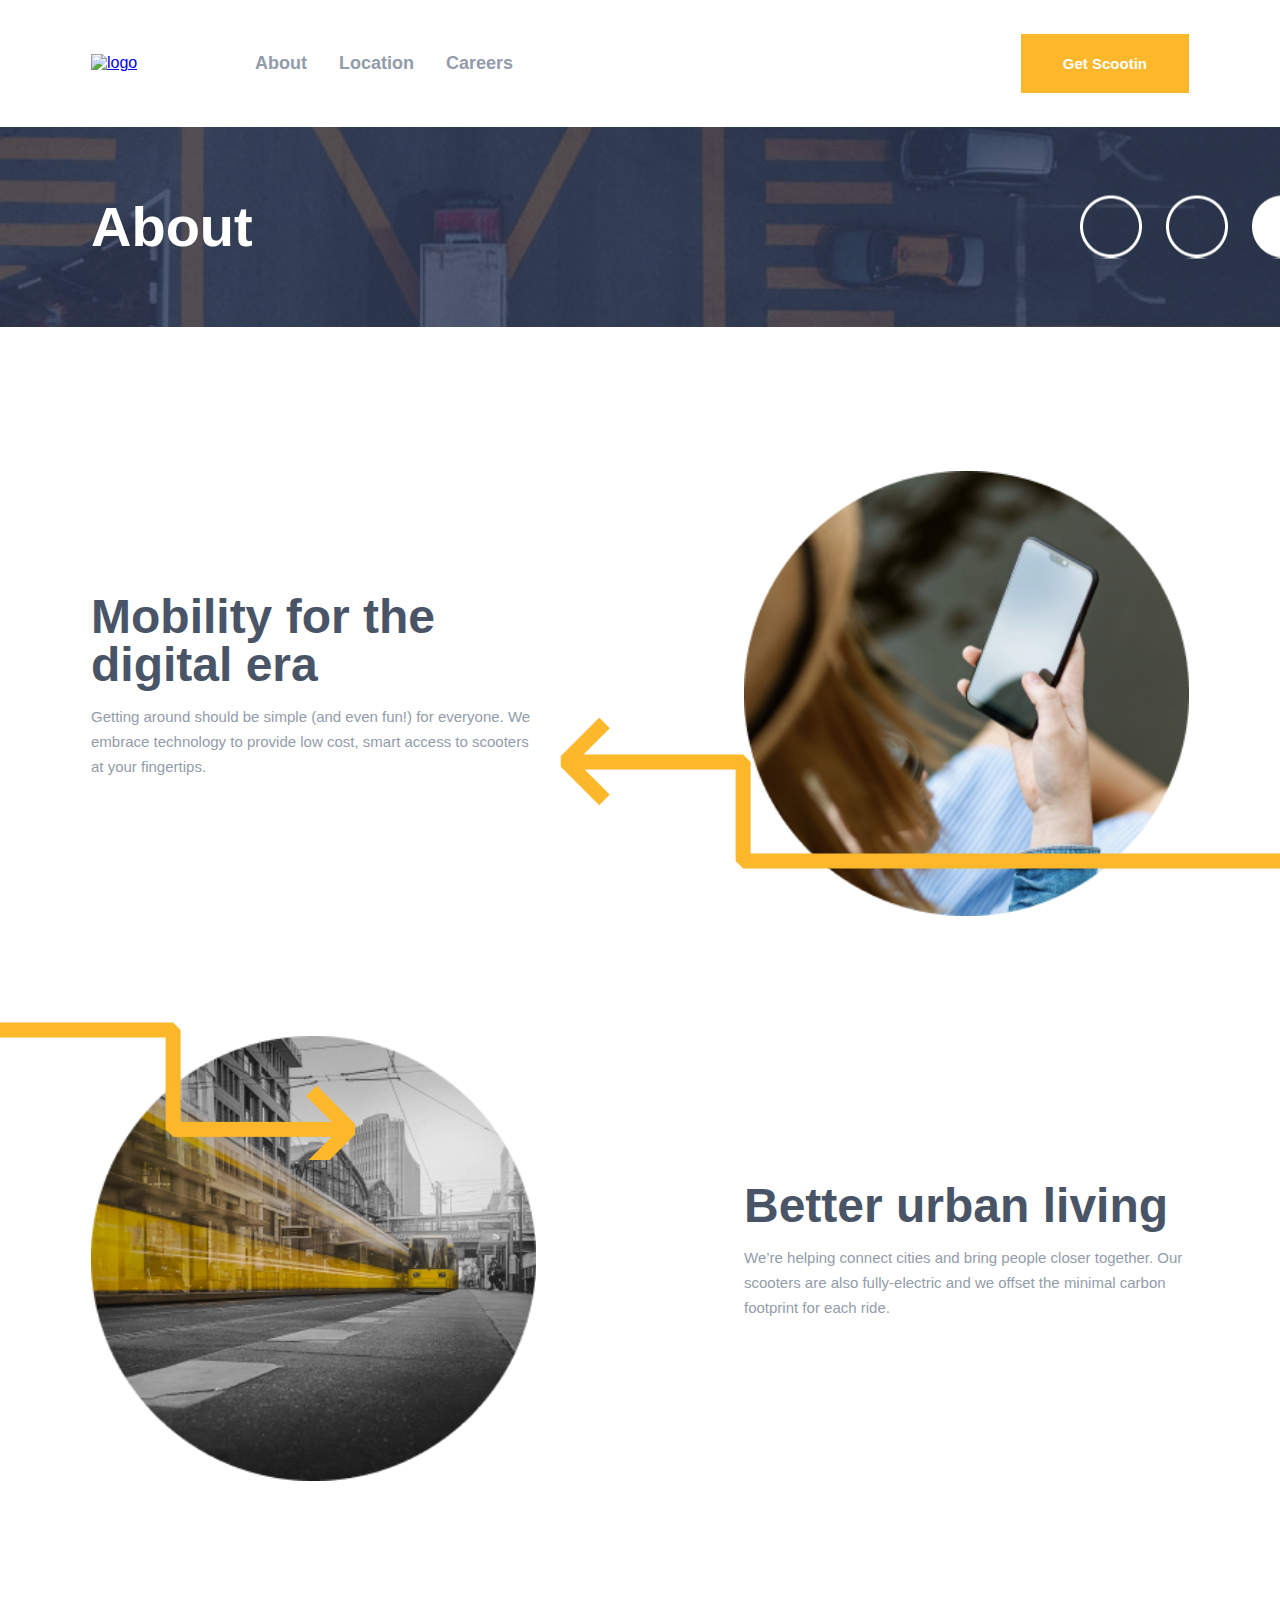
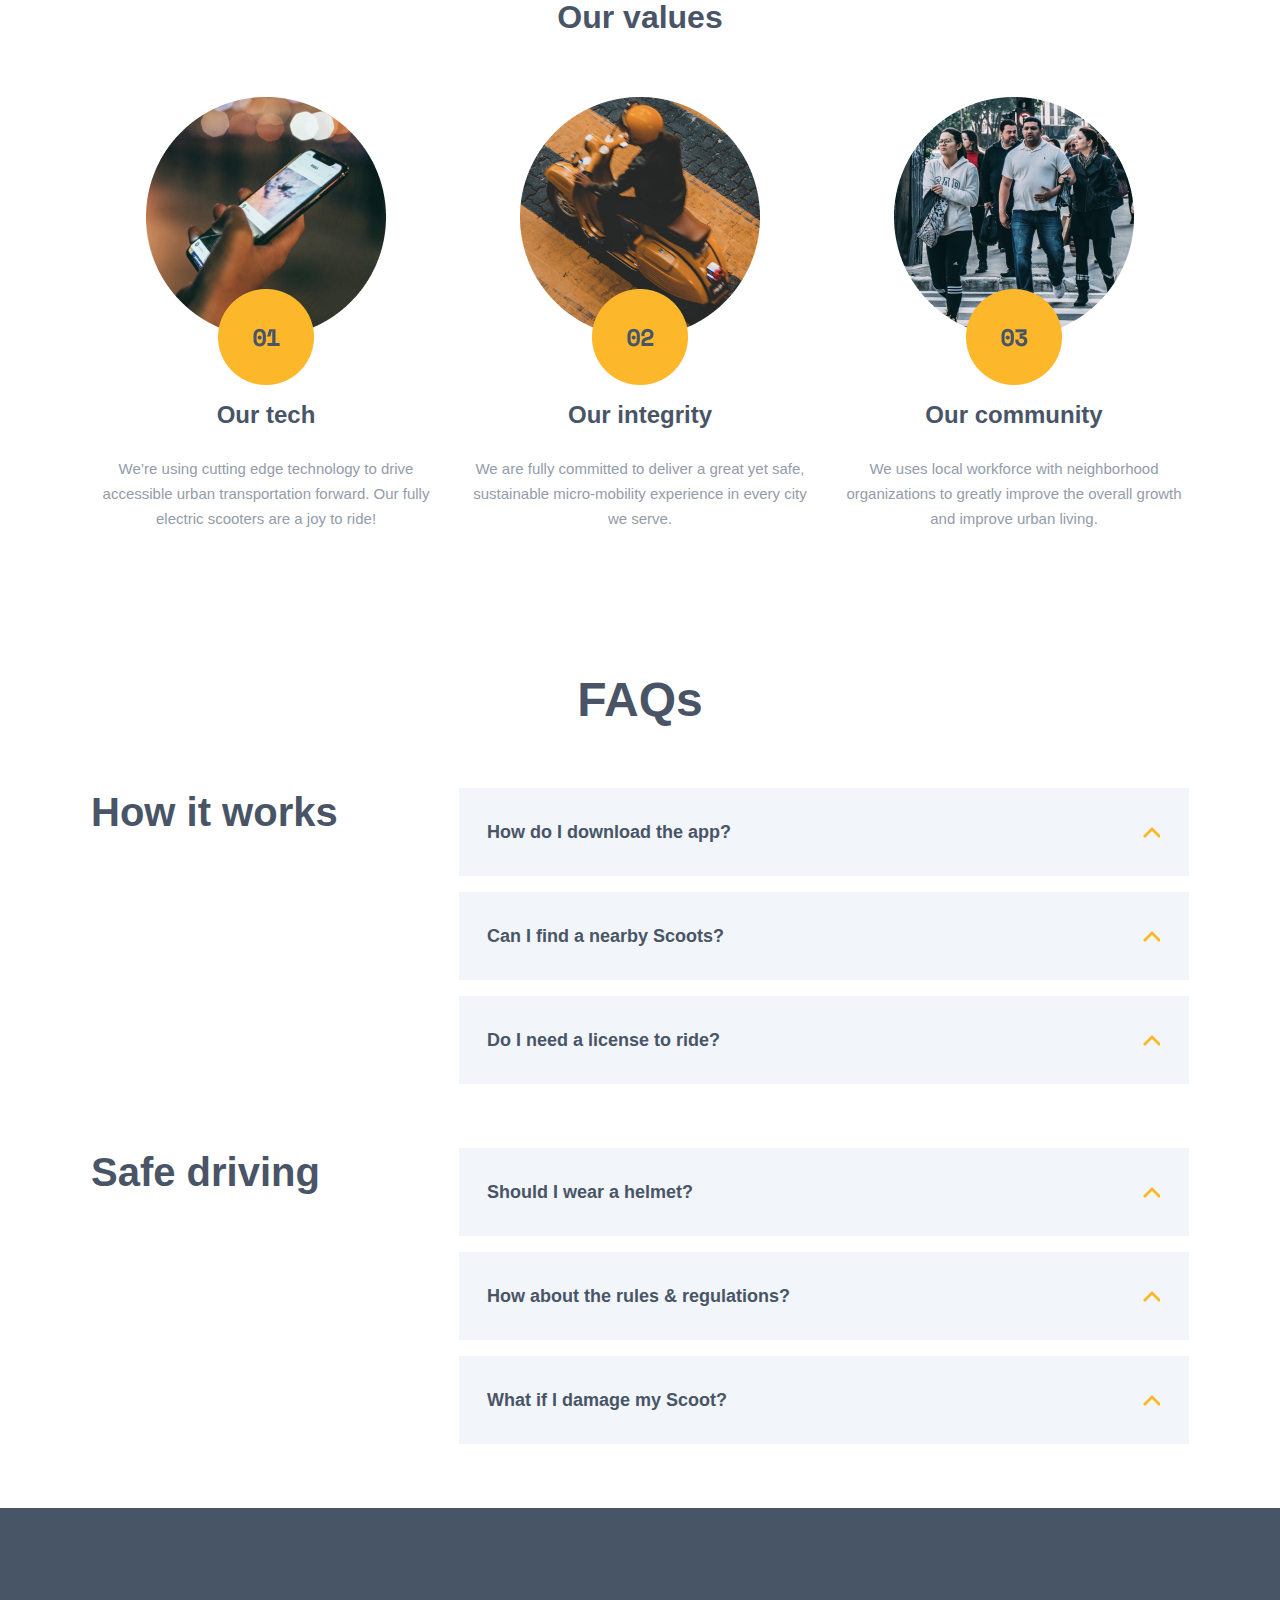
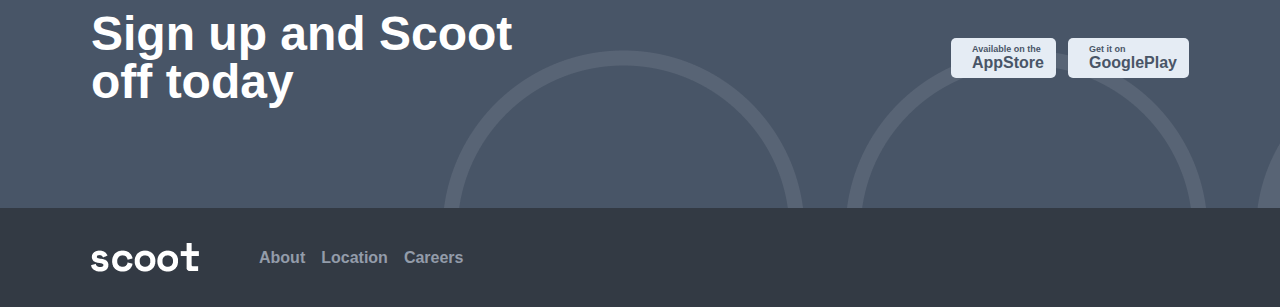
==== commit bfb554df: "Merge branch 'main' into main" ====
--- a/about.html
+++ b/about.html
@@ -1,325 +1,299 @@
 <!DOCTYPE html>
 <html lang="en">
-  <head>
-    <meta charset="UTF-8" />
-    <meta name="viewport" content="width=device-width, initial-scale=1.0" />
-    <link
-      rel="stylesheet"
-      href="https://cdnjs.cloudflare.com/ajax/libs/font-awesome/6.5.2/css/all.min.css"
-      integrity="sha512-SnH5WK+bZxgPHs44uWIX+LLJAJ9/2PkPKZ5QiAj6Ta86w+fsb2TkcmfRyVX3pBnMFcV7oQPJkl9QevSCWr3W6A=="
-      crossorigin="anonymous"
-      referrerpolicy="no-referrer"
-    />
-    <link rel="stylesheet" href="./css/main.css" />
-    <title>About page</title>
-  </head>
-
-  <body>
-    <header class="site-header">
-      <div class="container">
-        <div class="site-header__inner">
-          <button class="site-header__btn js-menu-btn"></button>
-          <a class="site-header__logo" href="index.html">
-            <img
-              class="site-header__logo"
-              src="./assets/image/logo.png"
-              alt="scoot logo"
-            />
-          </a>
-        </div>
-        <div class="site-header__wrapper wrapper">
-          <nav class="site-header__nav sitenav">
-            <a href="index.html">
-              <img
-                class="sitenav__logo"
-                src="./assets/image/logo.png"
-                alt="logo"
-              />
-            </a>
-            <ul class="sitenav__links">
-              <li class="sitenav__itam">
-                <a class="sitenav__link" href="./about.html">About</a>
-              </li>
-
-              <li class="sitenav__itam">
-                <a class="sitenav__link" href="./about.html">Location</a>
-              </li>
-
-              <li class="sitenav__itam">
-                <a class="sitenav__link" href="./careers.html">Careers</a>
-              </li>
-            </ul>
-            <a class="sitenav__btn-link" href="#">Get Scootin</a>
-          </nav>
-        </div>
-      </div>
-    </header>
-
-    <main>
-      <section class="hero">
-        <div class="container">
-          <div class="hero__inner">
-            <div class="hero__title">About</div>
-          </div>
-        </div>
-      </section>
-
-      <section class="opportunity">
-        <div class="container">
-          <div class="opportunity__inner">
-            <div class="opportunity__card">
-              <img
-                src="./assets/image/about-opportunity-img-1.png"
-                alt="opportunity-card-1"
-              />
-              <div class="opportubnity__card-details">
-                <h2>Mobility for the digital era</h2>
-                <p>
-                  Getting around should be simple (and even fun!) for everyone.
-                  We embrace technology to provide low cost, smart access to
-                  scooters at your fingertips.
-                </p>
-              </div>
-            </div>
-
-            <div class="opportunity__card">
-              <img
-                src="./assets/image/about-opportunity-img-2.png"
-                alt="opportunity-card-1"
-              />
-
-              <div class="opportubnity__card-details">
-                <h2>Better urban living</h2>
-                <p>
-                  We’re helping connect cities and bring people closer together.
-                  Our scooters are also fully-electric and we offset the minimal
-                  carbon footprint for each ride.
-                </p>
-              </div>
-            </div>
-          </div>
-        </div>
-      </section>
-
-      <section class="about-our">
-        <div class="container">
-          <h2 class="about-our__title">Our values</h2>
-          <div class="about-our__inner">
-            <div class="about-our__card">
-              <img src="./assets/image/about-value-1.png" alt="card 1" />
-              <strong>Our tech</strong>
+
+<head>
+  <meta charset="UTF-8" />
+  <meta name="viewport" content="width=device-width, initial-scale=1.0" />
+  <link rel="stylesheet" href="https://cdnjs.cloudflare.com/ajax/libs/font-awesome/6.5.2/css/all.min.css"
+    integrity="sha512-SnH5WK+bZxgPHs44uWIX+LLJAJ9/2PkPKZ5QiAj6Ta86w+fsb2TkcmfRyVX3pBnMFcV7oQPJkl9QevSCWr3W6A=="
+    crossorigin="anonymous" referrerpolicy="no-referrer" />
+  <link rel="stylesheet" href="./css/main.css" />
+  <title>About page</title>
+</head>
+
+<body>
+  <header class="site-header">
+    <div class="container">
+      <div class="site-header__inner">
+        <button class="site-header__btn js-menu-btn"></button>
+        <a class="site-header__logo" href="index.html">
+          <img class="site-header__logo" src="./assets/image/logo.png" alt="scoot logo" />
+        </a>
+      </div>
+      <div class="site-header__wrapper wrapper">
+        <nav class="site-header__nav sitenav">
+          <a href="index.html">
+            <img class="sitenav__logo" src="./assets/image/logo.png" alt="logo" />
+          </a>
+          <ul class="sitenav__links">
+            <li class="sitenav__itam">
+              <a class="sitenav__link" href="./about.html">About</a>
+            </li>
+
+            <li class="sitenav__itam">
+              <a class="sitenav__link" href="./about.html">Location</a>
+            </li>
+
+            <li class="sitenav__itam">
+              <a class="sitenav__link" href="./careers.html">Careers</a>
+            </li>
+          </ul>
+          <a class="sitenav__btn-link" href="#">Get Scootin</a>
+        </nav>
+      </div>
+    </div>
+  </header>
+
+  <main>
+    <section class="hero">
+      <div class="container">
+        <div class="hero__inner">
+          <div class="hero__title">About</div>
+        </div>
+      </div>
+    </section>
+
+    <section class="opportunity">
+      <div class="container">
+        <div class="opportunity__inner">
+          <div class="opportunity__card">
+            <img src="./assets/image/about-opportunity-img-1.png" alt="opportunity-card-1" />
+            <div class="opportubnity__card-details">
+              <h2>Mobility for the digital era</h2>
               <p>
-                We’re using cutting edge technology to drive accessible urban
-                transportation forward. Our fully electric scooters are a joy to
-                ride!
+                Getting around should be simple (and even fun!) for everyone.
+                We embrace technology to provide low cost, smart access to
+                scooters at your fingertips.
               </p>
             </div>
-            <div class="about-our__card">
-              <img src="./assets/image/about-value-2.png" alt="card 2" />
-              <strong>Our integrity</strong>
+          </div>
+
+          <div class="opportunity__card">
+            <img src="./assets/image/about-opportunity-img-2.png" alt="opportunity-card-1" />
+
+            <div class="opportubnity__card-details">
+              <h2>Better urban living</h2>
               <p>
-                We are fully committed to deliver a great yet safe, sustainable
-                micro-mobility experience in every city we serve.
+                We’re helping connect cities and bring people closer together.
+                Our scooters are also fully-electric and we offset the minimal
+                carbon footprint for each ride.
               </p>
             </div>
-            <div class="about-our__card">
-              <img src="./assets/image/about-value-3.png" alt="card 3" />
-              <strong>Our community</strong>
-              <p>
-                We uses local workforce with neighborhood organizations to
-                greatly improve the overall growth and improve urban living.
-              </p>
-            </div>
-          </div>
-        </div>
-      </section>
-
-      <!-- new FAQS -->
-
-      <section class="faqs">
-        <div class="container">
-          <h2 class="faqs__title">FAQs</h2>
-          <div class="faqs__inner">
-            <div class="howitworks">
-              <h3 class="howitworks__title">How it works</h3>
-              <div class="howitworks__inner">
-                <div class="howitworks__card">
-                  <div class="howitwporks__header">
-                    <span> How do I download the app? </span>
-                    <button></button>
-                  </div>
-
-                  <div class="howitworks__body">
-                    <p>
-                      To download the Scoot app, you can search “Scoot” in both
-                      the App and Google Play stores. An even simpler way to do
-                      it would be to click the relevant link at the bottom of
-                      this page and you’ll be re-directed to the correct page.
-                    </p>
-                  </div>
-                </div>
-
-                <div class="howitworks__card">
-                  <div class="howitwporks__header">
-                    <span>Can I find a nearby Scoots?</span>
-                    <button></button>
-                  </div>
-
-                  <div class="howitworks__body">
-                    <p>
-                      To download the Scoot app, you can search “Scoot” in both
-                      the App and Google Play stores. An even simpler way to do
-                      it would be to click the relevant link at the bottom of
-                      this page and you’ll be re-directed to the correct page.
-                    </p>
-                  </div>
-                </div>
-
-                <div class="howitworks__card">
-                  <div class="howitwporks__header">
-                    <span>Do I need a license to ride?</span>
-                    <button></button>
-                  </div>
-
-                  <div class="howitworks__body">
-                    <p>
-                      To download the Scoot app, you can search “Scoot” in both
-                      the App and Google Play stores. An even simpler way to do
-                      it would be to click the relevant link at the bottom of
-                      this page and you’ll be re-directed to the correct page.
-                    </p>
-                  </div>
-                </div>
-              </div>
-            </div>
-
-            <!-- new one -->
-
-            <div class="howitworks">
-              <h3 class="howitworks__title">Safe driving</h3>
-              <div class="howitworks__inner">
-                <div class="howitworks__card">
-                  <div class="howitwporks__header">
-                    <span> Should I wear a helmet? </span>
-                    <button></button>
-                  </div>
-
-                  <div class="howitworks__body">
-                    <p>
-                      Yes, please do! All cities have different laws. But we
-                      strongly strongly strongly recommend always wearing a
-                      helmet regardless of the local laws. We like you and we
-                      want you to be as safe as possible while Scooting.
-                    </p>
-                  </div>
-                </div>
-
-                <div class="howitworks__card">
-                  <div class="howitwporks__header">
-                    <span>How about the rules & regulations?</span>
-                    <button></button>
-                  </div>
-
-                  <div class="howitworks__body">
-                    <p>
-                      Yes, please do! All cities have different laws. But we
-                      strongly strongly strongly recommend always wearing a
-                      helmet regardless of the local laws. We like you and we
-                      want you to be as safe as possible while Scooting.
-                    </p>
-                  </div>
-                </div>
-
-                <div class="howitworks__card">
-                  <div class="howitwporks__header">
-                    <span>What if I damage my Scoot?</span>
-                    <button></button>
-                  </div>
-
-                  <div class="howitworks__body">
-                    <p>
-                      To download the Scoot app, you can search “Scoot” in both
-                      the App and Google Play stores. An even simpler way to do
-                      it would be to click the relevant link at the bottom of
-                      this page and you’ll be re-directed to the correct page.
-                    </p>
-                  </div>
-                </div>
-              </div>
-            </div>
-          </div>
-        </div>
-      </section>
-
-      <section class="download">
-        <div class="container">
-          <div class="download__inner">
-            <h2 class="download__title">Sign up and Scoot off today</h2>
-            <div class="download__links">
-              <div class="download__btn" href="https://www.apple.com/store">
-                <i class="fa-brands fa-apple"></i>
-                <div class="download__btn-texts">
-                  <small>Available on the</small>
-                  <p>AppStore</p>
-                </div>
-              </div>
-              <div
-                class="download__btn"
-                href="https://play.google.com/store/games?hl=en&gl=US"
-              >
-                <i class="fa-brands fa-google-play"></i>
-                <div class="download__btn-texts">
-                  <small>Get it on</small>
-                  <p>GooglePlay</p>
-                </div>
-              </div>
-            </div>
-          </div>
-        </div>
-      </section>
-    </main>
-    <footer class="footer">
-      <div class="container">
-        <div class="footer__inner">
-          <div class="footer__side">
-            <a href="./index.html" class="footer__logo">
-              <img
-                src="./assets/image/about-footer-logo.png"
-                alt="footer-logo"
-              />
-            </a>
-
-            <ul class="footer__list">
-              <li class="footer__item">
-                <a href="./about.html" class="footer__link"> About</a>
-              </li>
-              <li class="footer__item">
-                <a href="./index.html" class="footer__link"> Location</a>
-              </li>
-              <li class="footer__item">
-                <a href="./careers.html" class="footer__link">Careers</a>
-              </li>
-            </ul>
-          </div>
-
-          <div class="footer__icons">
-            <a
-              href="https://www.facebook.com/business/ads"
-              class="footer__icon"
-            >
-              <i class="fa-brands fa-square-facebook"></i
-            ></a>
-            <a href="https://twitter.com/?lang=en" class="footer__icon">
-              <i class="fa-brands fa-twitter"></i>
-            </a>
-
-            <a href="https://www.instagram.com/" class="footer__icon">
-              <i class="fa-brands fa-instagram"></i>
-            </a>
-          </div>
-        </div>
-      </div>
-    </footer>
-    <script src="./js/script.js"></script>
-  </body>
-</html>
+          </div>
+        </div>
+      </div>
+    </section>
+
+    <section class="about-our">
+      <div class="container">
+        <h2 class="about-our__title">Our values</h2>
+        <div class="about-our__inner">
+          <div class="about-our__card">
+            <img src="./assets/image/about-value-1.png" alt="card 1" />
+            <strong>Our tech</strong>
+            <p>
+              We’re using cutting edge technology to drive accessible urban
+              transportation forward. Our fully electric scooters are a joy to
+              ride!
+            </p>
+          </div>
+          <div class="about-our__card">
+            <img src="./assets/image/about-value-2.png" alt="card 2" />
+            <strong>Our integrity</strong>
+            <p>
+              We are fully committed to deliver a great yet safe, sustainable
+              micro-mobility experience in every city we serve.
+            </p>
+          </div>
+          <div class="about-our__card">
+            <img src="./assets/image/about-value-3.png" alt="card 3" />
+            <strong>Our community</strong>
+            <p>
+              We uses local workforce with neighborhood organizations to
+              greatly improve the overall growth and improve urban living.
+            </p>
+          </div>
+        </div>
+      </div>
+    </section>
+
+    <!-- new FAQS -->
+
+    <section class="faqs">
+      <div class="container">
+        <h2 class="faqs__title">FAQs</h2>
+        <div class="faqs__inner">
+          <div class="howitworks">
+            <h3 class="howitworks__title">How it works</h3>
+            <div class="howitworks__inner">
+              <div class="howitworks__card">
+                <div class="howitwporks__header">
+                  <span> How do I download the app? </span>
+                  <button class="faqs-btn"></button>
+                </div>
+
+                <div class="howitworks__body">
+                  <p>
+                    To download the Scoot app, you can search “Scoot” in both
+                    the App and Google Play stores. An even simpler way to do
+                    it would be to click the relevant link at the bottom of
+                    this page and you’ll be re-directed to the correct page.
+                  </p>
+                </div>
+              </div>
+
+              <div class="howitworks__card">
+                <div class="howitwporks__header">
+                  <span>Can I find a nearby Scoots?</span>
+                  <button class="faqs-btn"></button>
+                </div>
+
+                <div class="howitworks__body">
+                  <p>
+                    To download the Scoot app, you can search “Scoot” in both
+                    the App and Google Play stores. An even simpler way to do
+                    it would be to click the relevant link at the bottom of
+                    this page and you’ll be re-directed to the correct page.
+                  </p>
+                </div>
+              </div>
+
+              <div class="howitworks__card">
+                <div class="howitwporks__header">
+                  <span>Do I need a license to ride?</span>
+                  <button class="faqs-btn"></button>
+                </div>
+
+                <div class="howitworks__body">
+                  <p>
+                    To download the Scoot app, you can search “Scoot” in both
+                    the App and Google Play stores. An even simpler way to do
+                    it would be to click the relevant link at the bottom of
+                    this page and you’ll be re-directed to the correct page.
+                  </p>
+                </div>
+              </div>
+            </div>
+          </div>
+
+          <!-- new one -->
+
+          <div class="howitworks">
+            <h3 class="howitworks__title">Safe driving</h3>
+            <div class="howitworks__inner">
+              <div class="howitworks__card">
+                <div class="howitwporks__header">
+                  <span> Should I wear a helmet? </span>
+                  <button class="faqs-btn"></button>
+                </div>
+
+                <div class="howitworks__body">
+                  <p>
+                    Yes, please do! All cities have different laws. But we
+                    strongly strongly strongly recommend always wearing a
+                    helmet regardless of the local laws. We like you and we
+                    want you to be as safe as possible while Scooting.
+                  </p>
+                </div>
+              </div>
+
+              <div class="howitworks__card">
+                <div class="howitwporks__header">
+                  <span>How about the rules & regulations?</span>
+                  <button class="faqs-btn"></button>
+                </div>
+
+                <div class="howitworks__body">
+                  <p>
+                    Yes, please do! All cities have different laws. But we
+                    strongly strongly strongly recommend always wearing a
+                    helmet regardless of the local laws. We like you and we
+                    want you to be as safe as possible while Scooting.
+                  </p>
+                </div>
+              </div>
+
+              <div class="howitworks__card">
+                <div class="howitwporks__header">
+                  <span>What if I damage my Scoot?</span>
+                  <button class="faqs-btn"></button>
+                </div>
+
+                <div class="howitworks__body">
+                  <p>
+                    To download the Scoot app, you can search “Scoot” in both
+                    the App and Google Play stores. An even simpler way to do
+                    it would be to click the relevant link at the bottom of
+                    this page and you’ll be re-directed to the correct page.
+                  </p>
+                </div>
+              </div>
+            </div>
+          </div>
+        </div>
+      </div>
+    </section>
+
+    <section class="download">
+      <div class="container">
+        <div class="download__inner">
+          <h2 class="download__title">Sign up and Scoot off today</h2>
+          <div class="download__links">
+            <div class="download__btn" href="https://www.apple.com/store">
+              <i class="fa-brands fa-apple"></i>
+              <div class="download__btn-texts">
+                <small>Available on the</small>
+                <p>AppStore</p>
+              </div>
+            </div>
+            <div class="download__btn" href="https://play.google.com/store/games?hl=en&gl=US">
+              <i class="fa-brands fa-google-play"></i>
+              <div class="download__btn-texts">
+                <small>Get it on</small>
+                <p>GooglePlay</p>
+              </div>
+            </div>
+          </div>
+        </div>
+      </div>
+    </section>
+  </main>
+  <footer class="footer">
+    <div class="container">
+      <div class="footer__inner">
+        <div class="footer__side">
+          <a href="./index.html" class="footer__logo">
+            <img src="./assets/image/about-footer-logo.png" alt="footer-logo" />
+          </a>
+
+          <ul class="footer__list">
+            <li class="footer__item">
+              <a href="./about.html" class="footer__link"> About</a>
+            </li>
+            <li class="footer__item">
+              <a href="./index.html" class="footer__link"> Location</a>
+            </li>
+            <li class="footer__item">
+              <a href="./careers.html" class="footer__link">Careers</a>
+            </li>
+          </ul>
+        </div>
+
+        <div class="footer__icons">
+          <a href="https://www.facebook.com/business/ads" class="footer__icon">
+            <i class="fa-brands fa-square-facebook"></i></a>
+          <a href="https://twitter.com/?lang=en" class="footer__icon">
+            <i class="fa-brands fa-twitter"></i>
+          </a>
+
+          <a href="https://www.instagram.com/" class="footer__icon">
+            <i class="fa-brands fa-instagram"></i>
+          </a>
+        </div>
+      </div>
+    </div>
+  </footer>
+  <script src="./js/script.js"></script>
+</body>
+
+</html>--- a/css/main.css
+++ b/css/main.css
@@ -1065,6 +1065,119 @@
     right: 260px;
   }
 }
+
+.loc-map {
+  display: none;
+}
+
+.site-location__inner {
+  margin-top: 72px;
+}
+.site-location__map {
+  width: 100%;
+}
+.site-location__wrapper {
+  margin-top: 40px;
+  text-align: center;
+}
+.site-location__box {
+  margin-top: 72px;
+}
+.site-location__box:hover {
+  cursor: pointer;
+}
+.site-location__link {
+  min-width: 200px;
+  max-width: 311px;
+  margin: 0 auto;
+  margin-bottom: 16px;
+  display: block;
+  text-decoration: none;
+  color: #495567;
+  padding-block: 22px;
+  background: rgba(252, 183, 43, 0.1490196078);
+}
+.site-location__title {
+  font-family: "SpaceMono", "Arial", sans-serif;
+  font-size: 32px;
+  font-weight: 700;
+  line-height: 32px;
+  letter-spacing: -1.4285714626px;
+}
+.site-location__paragrph {
+  margin-block: 32px;
+  font-size: 15px;
+  font-weight: 400;
+  line-height: 25px;
+  color: #939caa;
+}
+.site-location__btn {
+  background-color: #fcb72b;
+  border: 3px solid #fcb72b;
+  padding-block: 14px;
+  padding-inline: 39px;
+  color: #ffffff;
+  font-size: 15px;
+  cursor: pointer;
+  transition: ease 0.3s;
+}
+.site-location__btn:hover {
+  background-color: #ffffff;
+  color: #fcb72b;
+}
+
+@media only screen and (min-width: 700px) {
+  .site-location__inner {
+    margin-top: 144px;
+  }
+  .site-location__wrapper {
+    margin-top: 64px;
+  }
+  .site-location__map {
+    display: none;
+  }
+  .site-location__links {
+    display: none;
+  }
+  .site-location__title {
+    width: 457px;
+    margin: 0 auto;
+    font-size: 48px;
+    line-height: 48px;
+  }
+  .site-location__paragrph {
+    width: 573px;
+    margin: 0 auto;
+    margin-block: 32px;
+  }
+  .loc-map {
+    display: block;
+  }
+}
+@media only screen and (min-width: 992px) {
+  .site-location__inner {
+    margin-top: 120px;
+  }
+  .site-location__wrapper {
+    margin-top: 120px;
+  }
+  .site-location__title {
+    width: 351px;
+    margin: 0;
+  }
+  .site-location__paragrph {
+    margin: 0;
+    width: 445px;
+    letter-spacing: -2;
+  }
+  .site-location__box {
+    display: flex;
+    align-items: center;
+    justify-content: space-between;
+    margin-top: 120px;
+    text-align: start;
+  }
+=======
 .download {
   position: relative;
   background-color: #495567;
@@ -1530,9 +1643,13 @@
 .howitworks__inner {
   display: flex;
   flex-direction: column;
-  align-items: center;
-  justify-content: center;
   gap: 16px;
+}
+@media only screen and (min-width: 992px) {
+  .howitworks__inner {
+    max-width: 730px;
+    width: 100%;
+  }
 }
 
 .howitworks__card {
@@ -1540,18 +1657,6 @@
   flex-direction: column;
   justify-content: center;
   transition: ease 0.3s;
-}
-@media only screen and (min-width: 992px) {
-  .howitworks__card {
-    max-width: 730px;
-    width: 100%;
-  }
-}
-@media only screen and (min-width: 768px) {
-  .howitworks__card {
-    max-width: 689px;
-    width: 100%;
-  }
 }
 
 .howitwporks__header {
@@ -1562,18 +1667,10 @@
   align-items: center;
   background-color: #f2f5f9;
   width: 100%;
-}
-@media only screen and (min-width: 992px) {
-  .howitwporks__header {
-    max-width: 730px;
-    width: 100%;
-  }
-}
-@media only screen and (min-width: 768px) {
-  .howitwporks__header {
-    max-width: 689px;
-    width: 100%;
-  }
+  transition: ease 0.3s;
+}
+.howitwporks__header:hover {
+  background-color: #fff4df;
 }
 .howitwporks__header span {
   font-family: "SpaceMono", "Arial", sans-serif;
@@ -1597,9 +1694,10 @@
   padding-bottom: 32px;
   padding-inline: 28px;
   background-color: #f2f5f9;
+  display: none;
 }
 .howitworks__body p {
   margin: 0;
   color: #495567;
   font-size: 15px;
-}/*# sourceMappingURL=main.css.map */+}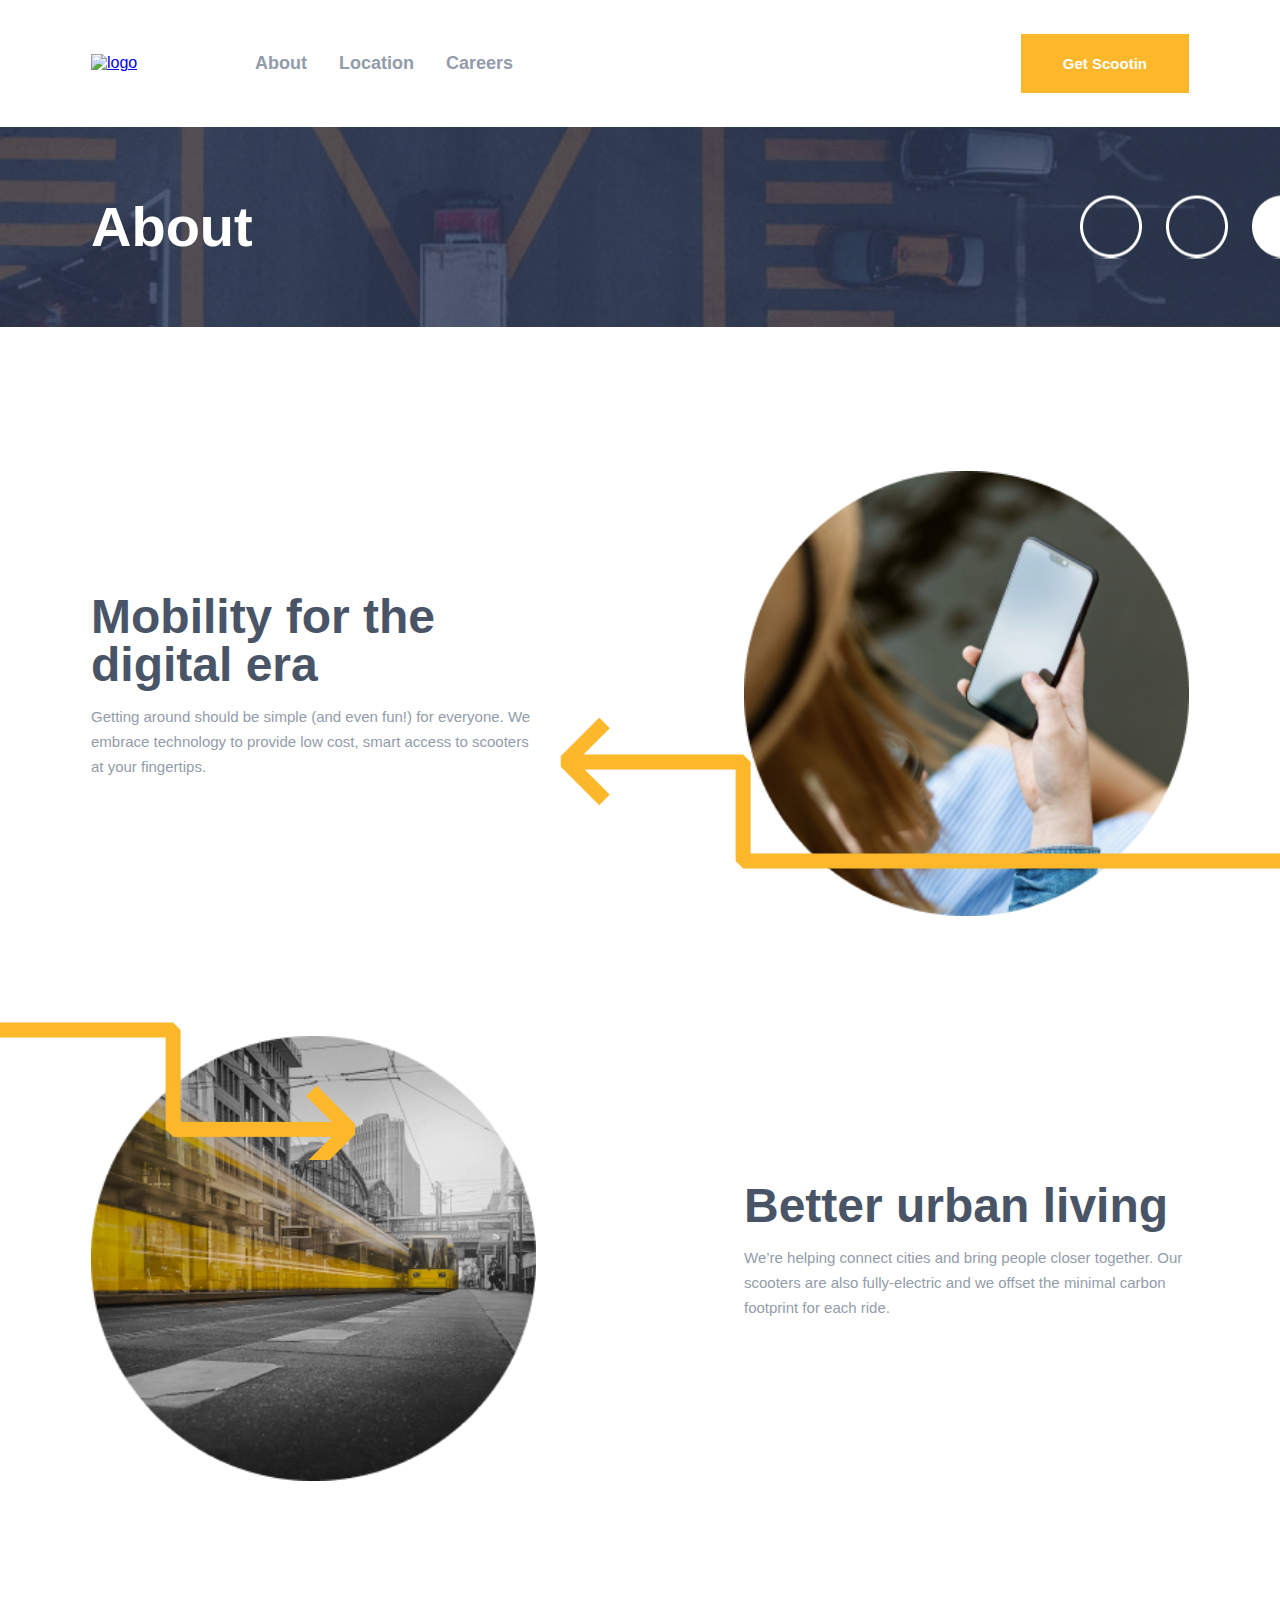
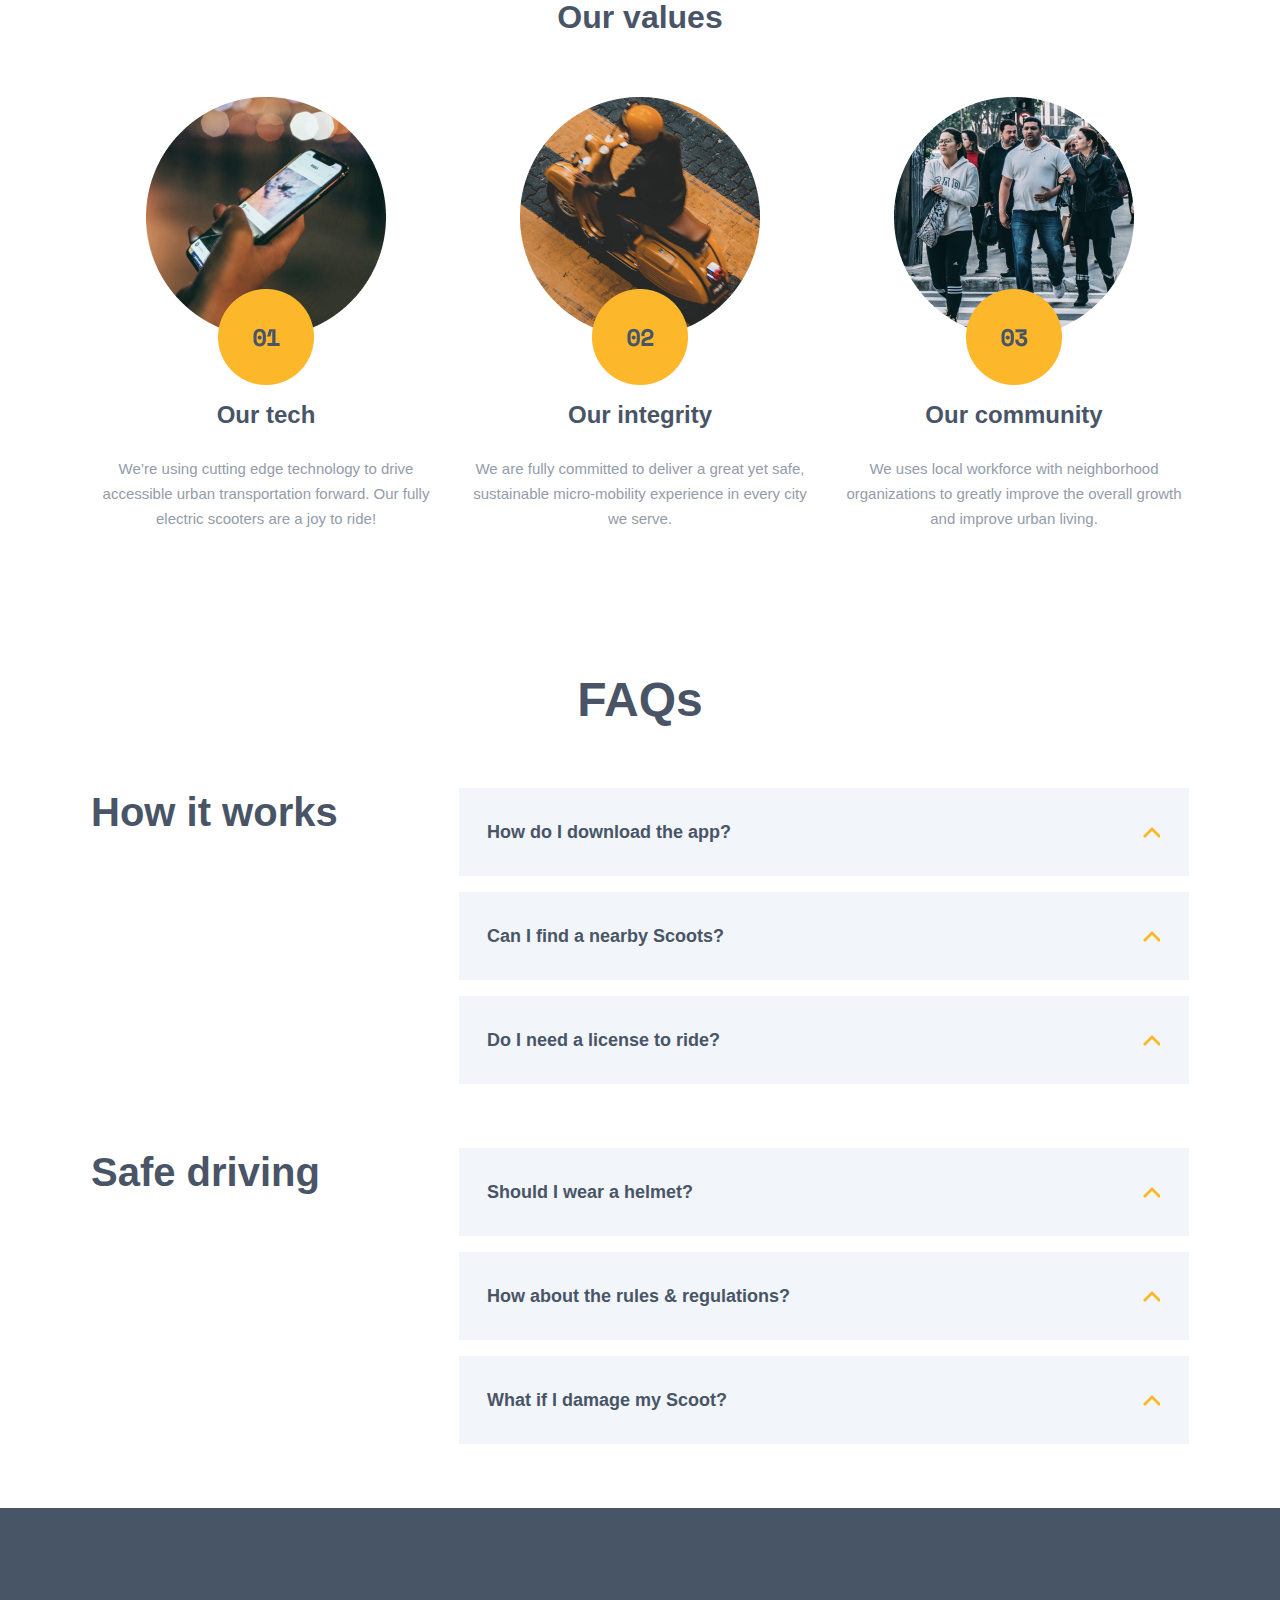
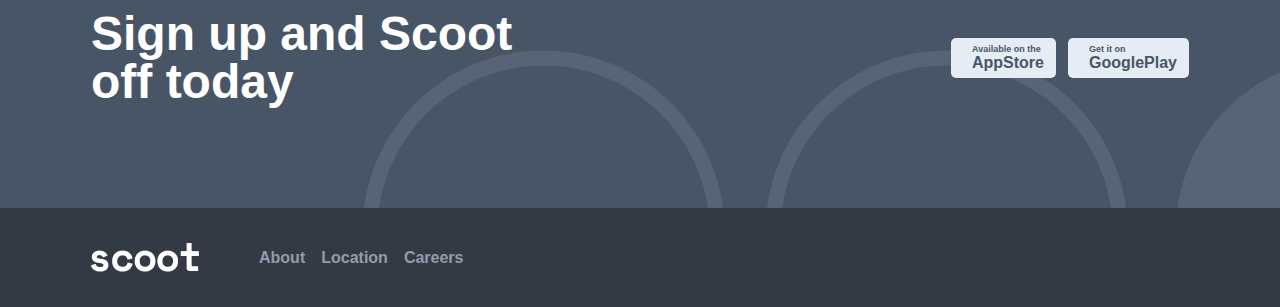
==== commit cf362868: "location page add" ====
--- a/about.html
+++ b/about.html
@@ -1,299 +1,323 @@
 <!DOCTYPE html>
 <html lang="en">
-
-<head>
-  <meta charset="UTF-8" />
-  <meta name="viewport" content="width=device-width, initial-scale=1.0" />
-  <link rel="stylesheet" href="https://cdnjs.cloudflare.com/ajax/libs/font-awesome/6.5.2/css/all.min.css"
-    integrity="sha512-SnH5WK+bZxgPHs44uWIX+LLJAJ9/2PkPKZ5QiAj6Ta86w+fsb2TkcmfRyVX3pBnMFcV7oQPJkl9QevSCWr3W6A=="
-    crossorigin="anonymous" referrerpolicy="no-referrer" />
-  <link rel="stylesheet" href="./css/main.css" />
-  <title>About page</title>
-</head>
-
-<body>
-  <header class="site-header">
-    <div class="container">
-      <div class="site-header__inner">
-        <button class="site-header__btn js-menu-btn"></button>
-        <a class="site-header__logo" href="index.html">
-          <img class="site-header__logo" src="./assets/image/logo.png" alt="scoot logo" />
-        </a>
+  <head>
+    <meta charset="UTF-8" />
+    <meta name="viewport" content="width=device-width, initial-scale=1.0" />
+    <link
+      rel="stylesheet"
+      href="https://cdnjs.cloudflare.com/ajax/libs/font-awesome/6.5.2/css/all.min.css"
+      integrity="sha512-SnH5WK+bZxgPHs44uWIX+LLJAJ9/2PkPKZ5QiAj6Ta86w+fsb2TkcmfRyVX3pBnMFcV7oQPJkl9QevSCWr3W6A=="
+      crossorigin="anonymous"
+      referrerpolicy="no-referrer"
+    />
+    <link rel="stylesheet" href="./css/main.css" />
+    <title>About page</title>
+  </head>
+
+  <body>
+    <header class="site-header">
+      <div class="container">
+        <div class="site-header__inner">
+          <button class="site-header__btn js-menu-btn"></button>
+          <a class="site-header__logo" href="index.html">
+            <img
+              class="site-header__logo"
+              src="./assets/image/logo.png"
+              alt="scoot logo"
+            />
+          </a>
+        </div>
+        <div class="site-header__wrapper wrapper">
+          <nav class="site-header__nav sitenav">
+            <a href="index.html">
+              <img
+                class="sitenav__logo"
+                src="./assets/image/logo.png"
+                alt="logo"
+              />
+            </a>
+            <ul class="sitenav__links">
+              <li class="sitenav__itam">
+                <a class="sitenav__link" href="./about.html">About</a>
+              </li>
+
+              <li class="sitenav__itam">
+                <a class="sitenav__link" href="./location.html">Location</a>
+              </li>
+
+              <li class="sitenav__itam">
+                <a class="sitenav__link" href="./careers.html">Careers</a>
+              </li>
+            </ul>
+            <a class="sitenav__btn-link" href="#">Get Scootin</a>
+          </nav>
+        </div>
       </div>
-      <div class="site-header__wrapper wrapper">
-        <nav class="site-header__nav sitenav">
-          <a href="index.html">
-            <img class="sitenav__logo" src="./assets/image/logo.png" alt="logo" />
-          </a>
-          <ul class="sitenav__links">
-            <li class="sitenav__itam">
-              <a class="sitenav__link" href="./about.html">About</a>
-            </li>
-
-            <li class="sitenav__itam">
-              <a class="sitenav__link" href="./about.html">Location</a>
-            </li>
-
-            <li class="sitenav__itam">
-              <a class="sitenav__link" href="./careers.html">Careers</a>
-            </li>
-          </ul>
-          <a class="sitenav__btn-link" href="#">Get Scootin</a>
-        </nav>
+    </header>
+
+    <main>
+      <section class="hero">
+        <div class="container">
+          <div class="hero__inner">
+            <div class="hero__title">About</div>
+          </div>
+        </div>
+      </section>
+
+      <section class="opportunity">
+        <div class="container">
+          <div class="opportunity__inner">
+            <div class="opportunity__card">
+              <img
+                src="./assets/image/about-opportunity-img-1.png"
+                alt="opportunity-card-1"
+              />
+              <div class="opportubnity__card-details">
+                <h2>Mobility for the digital era</h2>
+                <p>
+                  Getting around should be simple (and even fun!) for everyone.
+                  We embrace technology to provide low cost, smart access to
+                  scooters at your fingertips.
+                </p>
+              </div>
+            </div>
+
+            <div class="opportunity__card">
+              <img
+                src="./assets/image/about-opportunity-img-2.png"
+                alt="opportunity-card-1"
+              />
+
+              <div class="opportubnity__card-details">
+                <h2>Better urban living</h2>
+                <p>
+                  We’re helping connect cities and bring people closer together.
+                  Our scooters are also fully-electric and we offset the minimal
+                  carbon footprint for each ride.
+                </p>
+              </div>
+            </div>
+          </div>
+        </div>
+      </section>
+
+      <section class="about-our">
+        <div class="container">
+          <h2 class="about-our__title">Our values</h2>
+          <div class="about-our__inner">
+            <div class="about-our__card">
+              <img src="./assets/image/about-value-1.png" alt="card 1" />
+              <strong>Our tech</strong>
+              <p>
+                We’re using cutting edge technology to drive accessible urban
+                transportation forward. Our fully electric scooters are a joy to
+                ride!
+              </p>
+            </div>
+            <div class="about-our__card">
+              <img src="./assets/image/about-value-2.png" alt="card 2" />
+              <strong>Our integrity</strong>
+              <p>
+                We are fully committed to deliver a great yet safe, sustainable
+                micro-mobility experience in every city we serve.
+              </p>
+            </div>
+            <div class="about-our__card">
+              <img src="./assets/image/about-value-3.png" alt="card 3" />
+              <strong>Our community</strong>
+              <p>
+                We uses local workforce with neighborhood organizations to
+                greatly improve the overall growth and improve urban living.
+              </p>
+            </div>
+          </div>
+        </div>
+      </section>
+
+      <!-- new FAQS -->
+
+      <section class="faqs">
+        <div class="container">
+          <h2 class="faqs__title">FAQs</h2>
+          <div class="faqs__inner">
+            <div class="howitworks">
+              <h3 class="howitworks__title">How it works</h3>
+              <div class="howitworks__inner">
+                <div class="howitworks__card">
+                  <div class="howitwporks__header">
+                    <span> How do I download the app? </span>
+                    <button class="faqs-btn"></button>
+                  </div>
+
+                  <div class="howitworks__body">
+                    <p>
+                      To download the Scoot app, you can search “Scoot” in both
+                      the App and Google Play stores. An even simpler way to do
+                      it would be to click the relevant link at the bottom of
+                      this page and you’ll be re-directed to the correct page.
+                    </p>
+                  </div>
+                </div>
+
+                <div class="howitworks__card">
+                  <div class="howitwporks__header">
+                    <span>Can I find a nearby Scoots?</span>
+                    <button class="faqs-btn"></button>
+                  </div>
+
+                  <div class="howitworks__body">
+                    <p>
+                      To download the Scoot app, you can search “Scoot” in both
+                      the App and Google Play stores. An even simpler way to do
+                      it would be to click the relevant link at the bottom of
+                      this page and you’ll be re-directed to the correct page.
+                    </p>
+                  </div>
+                </div>
+
+                <div class="howitworks__card">
+                  <div class="howitwporks__header">
+                    <span>Do I need a license to ride?</span>
+                    <button class="faqs-btn"></button>
+                  </div>
+
+                  <div class="howitworks__body">
+                    <p>
+                      To download the Scoot app, you can search “Scoot” in both
+                      the App and Google Play stores. An even simpler way to do
+                      it would be to click the relevant link at the bottom of
+                      this page and you’ll be re-directed to the correct page.
+                    </p>
+                  </div>
+                </div>
+              </div>
+            </div>
+
+            <!-- new one -->
+
+            <div class="howitworks">
+              <h3 class="howitworks__title">Safe driving</h3>
+              <div class="howitworks__inner">
+                <div class="howitworks__card">
+                  <div class="howitwporks__header">
+                    <span> Should I wear a helmet? </span>
+                    <button class="faqs-btn"></button>
+                  </div>
+
+                  <div class="howitworks__body">
+                    <p>
+                      Yes, please do! All cities have different laws. But we
+                      strongly strongly strongly recommend always wearing a
+                      helmet regardless of the local laws. We like you and we
+                      want you to be as safe as possible while Scooting.
+                    </p>
+                  </div>
+                </div>
+
+                <div class="howitworks__card">
+                  <div class="howitwporks__header">
+                    <span>How about the rules & regulations?</span>
+                    <button class="faqs-btn"></button>
+                  </div>
+
+                  <div class="howitworks__body">
+                    <p>
+                      Yes, please do! All cities have different laws. But we
+                      strongly strongly strongly recommend always wearing a
+                      helmet regardless of the local laws. We like you and we
+                      want you to be as safe as possible while Scooting.
+                    </p>
+                  </div>
+                </div>
+
+                <div class="howitworks__card">
+                  <div class="howitwporks__header">
+                    <span>What if I damage my Scoot?</span>
+                    <button class="faqs-btn"></button>
+                  </div>
+
+                  <div class="howitworks__body">
+                    <p>
+                      To download the Scoot app, you can search “Scoot” in both
+                      the App and Google Play stores. An even simpler way to do
+                      it would be to click the relevant link at the bottom of
+                      this page and you’ll be re-directed to the correct page.
+                    </p>
+                  </div>
+                </div>
+              </div>
+            </div>
+          </div>
+        </div>
+      </section>
+
+      <section class="download">
+        <div class="container">
+          <div class="download__inner">
+            <h2 class="download__title">Sign up and Scoot off today</h2>
+            <div class="download__links">
+              <div class="download__btn" href="https://www.apple.com/store">
+                <i class="fa-brands fa-apple"></i>
+                <div class="download__btn-texts">
+                  <small>Available on the</small>
+                  <p>AppStore</p>
+                </div>
+              </div>
+              <div
+                class="download__btn"
+                href="https://play.google.com/store/games?hl=en&gl=US"
+              >
+                <i class="fa-brands fa-google-play"></i>
+                <div class="download__btn-texts">
+                  <small>Get it on</small>
+                  <p>GooglePlay</p>
+                </div>
+              </div>
+            </div>
+          </div>
+        </div>
+      </section>
+    </main>
+
+    <footer class="footer">
+      <div class="container">
+        <div class="footer__inner">
+          <div class="footer__side">
+            <a href="./index.html" class="footer__logo">
+              <img
+                src="./assets/image/about-footer-logo.png"
+                alt="footer-logo"
+              />
+            </a>
+            <ul class="footer__list">
+              <li class="footer__item">
+                <a href="./about.html" class="footer__link"> About</a>
+              </li>
+              <li class="footer__item">
+                <a href="./location.html" class="footer__link"> Location</a>
+              </li>
+              <li class="footer__item">
+                <a href="./careers.html" class="footer__link">Careers</a>
+              </li>
+            </ul>
+          </div>
+          <div class="footer__icons">
+            <a
+              href="https://www.facebook.com/business/ads"
+              class="footer__icon"
+            >
+              <i class="fa-brands fa-square-facebook"></i
+            ></a>
+            <a href="https://twitter.com/?lang=en" class="footer__icon">
+              <i class="fa-brands fa-twitter"></i>
+            </a>
+            <a href="https://www.instagram.com/" class="footer__icon">
+              <i class="fa-brands fa-instagram"></i>
+            </a>
+          </div>
+        </div>
       </div>
-    </div>
-  </header>
-
-  <main>
-    <section class="hero">
-      <div class="container">
-        <div class="hero__inner">
-          <div class="hero__title">About</div>
-        </div>
-      </div>
-    </section>
-
-    <section class="opportunity">
-      <div class="container">
-        <div class="opportunity__inner">
-          <div class="opportunity__card">
-            <img src="./assets/image/about-opportunity-img-1.png" alt="opportunity-card-1" />
-            <div class="opportubnity__card-details">
-              <h2>Mobility for the digital era</h2>
-              <p>
-                Getting around should be simple (and even fun!) for everyone.
-                We embrace technology to provide low cost, smart access to
-                scooters at your fingertips.
-              </p>
-            </div>
-          </div>
-
-          <div class="opportunity__card">
-            <img src="./assets/image/about-opportunity-img-2.png" alt="opportunity-card-1" />
-
-            <div class="opportubnity__card-details">
-              <h2>Better urban living</h2>
-              <p>
-                We’re helping connect cities and bring people closer together.
-                Our scooters are also fully-electric and we offset the minimal
-                carbon footprint for each ride.
-              </p>
-            </div>
-          </div>
-        </div>
-      </div>
-    </section>
-
-    <section class="about-our">
-      <div class="container">
-        <h2 class="about-our__title">Our values</h2>
-        <div class="about-our__inner">
-          <div class="about-our__card">
-            <img src="./assets/image/about-value-1.png" alt="card 1" />
-            <strong>Our tech</strong>
-            <p>
-              We’re using cutting edge technology to drive accessible urban
-              transportation forward. Our fully electric scooters are a joy to
-              ride!
-            </p>
-          </div>
-          <div class="about-our__card">
-            <img src="./assets/image/about-value-2.png" alt="card 2" />
-            <strong>Our integrity</strong>
-            <p>
-              We are fully committed to deliver a great yet safe, sustainable
-              micro-mobility experience in every city we serve.
-            </p>
-          </div>
-          <div class="about-our__card">
-            <img src="./assets/image/about-value-3.png" alt="card 3" />
-            <strong>Our community</strong>
-            <p>
-              We uses local workforce with neighborhood organizations to
-              greatly improve the overall growth and improve urban living.
-            </p>
-          </div>
-        </div>
-      </div>
-    </section>
-
-    <!-- new FAQS -->
-
-    <section class="faqs">
-      <div class="container">
-        <h2 class="faqs__title">FAQs</h2>
-        <div class="faqs__inner">
-          <div class="howitworks">
-            <h3 class="howitworks__title">How it works</h3>
-            <div class="howitworks__inner">
-              <div class="howitworks__card">
-                <div class="howitwporks__header">
-                  <span> How do I download the app? </span>
-                  <button class="faqs-btn"></button>
-                </div>
-
-                <div class="howitworks__body">
-                  <p>
-                    To download the Scoot app, you can search “Scoot” in both
-                    the App and Google Play stores. An even simpler way to do
-                    it would be to click the relevant link at the bottom of
-                    this page and you’ll be re-directed to the correct page.
-                  </p>
-                </div>
-              </div>
-
-              <div class="howitworks__card">
-                <div class="howitwporks__header">
-                  <span>Can I find a nearby Scoots?</span>
-                  <button class="faqs-btn"></button>
-                </div>
-
-                <div class="howitworks__body">
-                  <p>
-                    To download the Scoot app, you can search “Scoot” in both
-                    the App and Google Play stores. An even simpler way to do
-                    it would be to click the relevant link at the bottom of
-                    this page and you’ll be re-directed to the correct page.
-                  </p>
-                </div>
-              </div>
-
-              <div class="howitworks__card">
-                <div class="howitwporks__header">
-                  <span>Do I need a license to ride?</span>
-                  <button class="faqs-btn"></button>
-                </div>
-
-                <div class="howitworks__body">
-                  <p>
-                    To download the Scoot app, you can search “Scoot” in both
-                    the App and Google Play stores. An even simpler way to do
-                    it would be to click the relevant link at the bottom of
-                    this page and you’ll be re-directed to the correct page.
-                  </p>
-                </div>
-              </div>
-            </div>
-          </div>
-
-          <!-- new one -->
-
-          <div class="howitworks">
-            <h3 class="howitworks__title">Safe driving</h3>
-            <div class="howitworks__inner">
-              <div class="howitworks__card">
-                <div class="howitwporks__header">
-                  <span> Should I wear a helmet? </span>
-                  <button class="faqs-btn"></button>
-                </div>
-
-                <div class="howitworks__body">
-                  <p>
-                    Yes, please do! All cities have different laws. But we
-                    strongly strongly strongly recommend always wearing a
-                    helmet regardless of the local laws. We like you and we
-                    want you to be as safe as possible while Scooting.
-                  </p>
-                </div>
-              </div>
-
-              <div class="howitworks__card">
-                <div class="howitwporks__header">
-                  <span>How about the rules & regulations?</span>
-                  <button class="faqs-btn"></button>
-                </div>
-
-                <div class="howitworks__body">
-                  <p>
-                    Yes, please do! All cities have different laws. But we
-                    strongly strongly strongly recommend always wearing a
-                    helmet regardless of the local laws. We like you and we
-                    want you to be as safe as possible while Scooting.
-                  </p>
-                </div>
-              </div>
-
-              <div class="howitworks__card">
-                <div class="howitwporks__header">
-                  <span>What if I damage my Scoot?</span>
-                  <button class="faqs-btn"></button>
-                </div>
-
-                <div class="howitworks__body">
-                  <p>
-                    To download the Scoot app, you can search “Scoot” in both
-                    the App and Google Play stores. An even simpler way to do
-                    it would be to click the relevant link at the bottom of
-                    this page and you’ll be re-directed to the correct page.
-                  </p>
-                </div>
-              </div>
-            </div>
-          </div>
-        </div>
-      </div>
-    </section>
-
-    <section class="download">
-      <div class="container">
-        <div class="download__inner">
-          <h2 class="download__title">Sign up and Scoot off today</h2>
-          <div class="download__links">
-            <div class="download__btn" href="https://www.apple.com/store">
-              <i class="fa-brands fa-apple"></i>
-              <div class="download__btn-texts">
-                <small>Available on the</small>
-                <p>AppStore</p>
-              </div>
-            </div>
-            <div class="download__btn" href="https://play.google.com/store/games?hl=en&gl=US">
-              <i class="fa-brands fa-google-play"></i>
-              <div class="download__btn-texts">
-                <small>Get it on</small>
-                <p>GooglePlay</p>
-              </div>
-            </div>
-          </div>
-        </div>
-      </div>
-    </section>
-  </main>
-  <footer class="footer">
-    <div class="container">
-      <div class="footer__inner">
-        <div class="footer__side">
-          <a href="./index.html" class="footer__logo">
-            <img src="./assets/image/about-footer-logo.png" alt="footer-logo" />
-          </a>
-
-          <ul class="footer__list">
-            <li class="footer__item">
-              <a href="./about.html" class="footer__link"> About</a>
-            </li>
-            <li class="footer__item">
-              <a href="./index.html" class="footer__link"> Location</a>
-            </li>
-            <li class="footer__item">
-              <a href="./careers.html" class="footer__link">Careers</a>
-            </li>
-          </ul>
-        </div>
-
-        <div class="footer__icons">
-          <a href="https://www.facebook.com/business/ads" class="footer__icon">
-            <i class="fa-brands fa-square-facebook"></i></a>
-          <a href="https://twitter.com/?lang=en" class="footer__icon">
-            <i class="fa-brands fa-twitter"></i>
-          </a>
-
-          <a href="https://www.instagram.com/" class="footer__icon">
-            <i class="fa-brands fa-instagram"></i>
-          </a>
-        </div>
-      </div>
-    </div>
-  </footer>
-  <script src="./js/script.js"></script>
-</body>
-
-</html>+    </footer>
+    <script src="./js/script.js"></script>
+  </body>
+</html>
--- a/css/main.css
+++ b/css/main.css
@@ -1065,6 +1065,529 @@
     right: 260px;
   }
 }
+.download {
+  position: relative;
+  background-color: #495567;
+  background-image: url("../../assets/image/about-dw-mobile.png");
+  background-repeat: no-repeat;
+  background-position: center;
+  background-size: cover;
+}
+@media only screen and (min-width: 768px) {
+  .download {
+    background-image: url("../../assets/image/about-download-bg-tablet.png");
+  }
+}
+@media only screen and (min-width: 992px) {
+  .download {
+    background-image: url("../../assets/image/about-dw-bg-desktop.png");
+  }
+}
+.download__inner {
+  padding-block: 88px;
+}
+@media only screen and (min-width: 768px) {
+  .download__inner {
+    padding-block: 62px;
+  }
+}
+@media only screen and (min-width: 992px) {
+  .download__inner {
+    padding-block: 102px;
+    display: flex;
+    align-items: center;
+    justify-content: space-between;
+  }
+}
+.download__title {
+  text-align: center;
+  font-family: "SpaceMono", "Arial", sans-serif;
+  color: #ffffff;
+  font-size: 32px;
+  font-weight: 700;
+  line-height: 32px;
+  margin-bottom: 40px;
+}
+@media only screen and (min-width: 768px) {
+  .download__title {
+    display: block;
+    font-size: 48px;
+    line-height: 48px;
+    max-width: 457px;
+    width: 100%;
+    margin-inline: auto;
+  }
+}
+@media only screen and (min-width: 992px) {
+  .download__title {
+    font-size: 48px;
+    line-height: 48px;
+    text-align: start;
+    margin: 0;
+  }
+}
+.download__links {
+  display: flex;
+  text-decoration: none;
+  justify-content: center;
+  align-items: center;
+  gap: 12px;
+}
+.download__btn {
+  display: flex;
+  align-items: center;
+  gap: 9px;
+  padding-block: 6px;
+  padding-inline: 12px;
+  background-color: #e5ecf4;
+  border-radius: 5px;
+}
+.download__btn i {
+  display: block;
+  font-size: 20px;
+  color: #495567;
+}
+.download__btn-texts {
+  display: flex;
+  flex-direction: column;
+}
+.download__btn-texts small {
+  color: #495567;
+  font-family: "SpaceMono", "Arial", sans-serif;
+  font-weight: 700;
+  font-size: 9px;
+}
+.download__btn-texts p {
+  padding: 0;
+  margin: 0;
+  font-family: "SpaceMono", "Arial", sans-serif;
+  font-weight: 700;
+  color: #495567;
+}
+
+.footer {
+  background-color: #333a44;
+}
+.footer__inner {
+  padding-block: 64px;
+  display: flex;
+  flex-direction: column;
+  align-items: center;
+  text-align: center;
+}
+@media only screen and (min-width: 768px) {
+  .footer__inner {
+    padding-block: 35px;
+    flex-direction: row;
+    justify-content: space-between;
+  }
+}
+
+@media only screen and (min-width: 768px) {
+  .footer__side {
+    display: flex;
+    align-items: center;
+    gap: 60px;
+  }
+}
+.footer__list {
+  margin-top: 41px;
+  display: flex;
+  flex-direction: column;
+  gap: 16px;
+  margin-bottom: 85px;
+}
+@media only screen and (min-width: 768px) {
+  .footer__list {
+    flex-direction: row;
+    margin-bottom: 0;
+    margin-top: 0;
+  }
+}
+.footer__list a {
+  text-decoration: none;
+  color: #939caa;
+  font-weight: 700;
+  line-height: 25px;
+  transition: ease 0.4s;
+}
+.footer__list a:hover {
+  color: #fcb72b;
+}
+
+.footer__icons {
+  display: flex;
+  align-items: center;
+  gap: 24px;
+}
+.footer__icons a {
+  cursor: pointer;
+}
+.footer__icons i {
+  font-size: 24px;
+  color: #fcb72b;
+  transition: ease 0.4s;
+}
+.footer__icons i:hover {
+  color: #ffffff;
+}
+
+.hero {
+  position: relative;
+  background-image: url("../../assets/image/about-hero-bg-mobile.png");
+  background-repeat: no-repeat;
+  background-position: center;
+  background-size: cover;
+}
+@media only screen and (min-width: 768px) {
+  .hero {
+    background-image: url("../../assets/image/about-hero-tablet-bg.png");
+  }
+  .hero::after {
+    content: "";
+    background-image: url("../../assets/image/about-hero-position.png");
+    position: absolute;
+    width: 200px;
+    height: 63px;
+    top: 50%;
+    right: 0;
+    transform: translate(0, -50%);
+  }
+}
+@media only screen and (min-width: 992px) {
+  .hero {
+    background-image: url("../../assets/image/about-hero-desktop-bg.png");
+  }
+}
+.hero__inner {
+  padding-block: 60px;
+}
+@media only screen and (min-width: 768px) {
+  .hero__inner {
+    padding-block: 72px;
+    position: relative;
+  }
+}
+.hero__title {
+  text-align: center;
+  font-family: "SpaceMono", "Arial", sans-serif;
+  font-size: 40px;
+  line-height: 40px;
+  font-weight: 700;
+  color: #ffffff;
+}
+@media only screen and (min-width: 768px) {
+  .hero__title {
+    text-align: start;
+    font-size: 56px;
+    line-height: 56px;
+  }
+}
+
+.opportunity {
+  position: relative;
+}
+.opportunity__inner {
+  padding-top: 72px;
+  padding-bottom: 120px;
+  display: flex;
+  flex-direction: column;
+  gap: 120px;
+}
+@media only screen and (min-width: 768px) {
+  .opportunity__inner {
+    padding-top: 144px;
+  }
+}
+@media only screen and (min-width: 992px) {
+  .opportunity__inner {
+    padding-bottom: 120px;
+  }
+}
+.opportunity__inner::after {
+  content: "";
+  background-image: url("../../assets/image/about-card-1-position-el.png");
+  position: absolute;
+  background-repeat: no-repeat;
+  max-width: 350px;
+  width: 100%;
+  height: 190px;
+  top: 205px;
+  right: 0;
+}
+@media only screen and (min-width: 768px) {
+  .opportunity__inner::after {
+    background-image: url("../../assets/image/about-position-element-tablet-1.png");
+    max-width: 720px;
+    width: 100%;
+    top: 390px;
+  }
+}
+.opportunity__inner::before {
+  content: "";
+  background-image: url("../../assets/image/about-card-2-position-element.png");
+  position: absolute;
+  background-repeat: no-repeat;
+  max-width: 350;
+  width: 100%;
+  height: 138px;
+  top: 780px;
+  left: 0;
+}
+@media only screen and (min-width: 768px) {
+  .opportunity__inner::before {
+    top: 959px;
+  }
+}
+@media only screen and (min-width: 992px) {
+  .opportunity__inner::before {
+    background-image: url("../../assets/image/about-position-element-desktop-2.png");
+    width: 100%;
+    top: 695px;
+  }
+}
+
+.opportunity__card {
+  display: flex;
+  flex-direction: column;
+  align-items: center;
+  justify-content: center;
+  gap: 56px;
+}
+@media only screen and (min-width: 768px) {
+  .opportunity__card img {
+    width: 445px;
+  }
+}
+@media only screen and (min-width: 992px) {
+  .opportunity__card {
+    justify-content: space-between;
+  }
+  .opportunity__card:first-child {
+    flex-direction: row-reverse;
+  }
+  .opportunity__card:nth-child(2) {
+    flex-direction: row;
+  }
+}
+
+.opportubnity__card-details {
+  text-align: center;
+}
+@media only screen and (min-width: 992px) {
+  .opportubnity__card-details {
+    text-align: start;
+    max-width: 445px;
+    width: 100%;
+  }
+}
+.opportubnity__card-details h2 {
+  font-family: "SpaceMono", "Arial", sans-serif;
+  font-weight: 700;
+  font-size: 32px;
+  line-height: 32px;
+  color: #495567;
+  margin-bottom: 32px;
+}
+@media only screen and (min-width: 992px) {
+  .opportubnity__card-details h2 {
+    margin-bottom: 0px;
+  }
+}
+@media only screen and (min-width: 768px) {
+  .opportubnity__card-details h2 {
+    display: block;
+    margin-inline: auto;
+    font-size: 48px;
+    line-height: 48px;
+    max-width: 445px;
+    width: 100%;
+  }
+}
+.opportubnity__card-details p {
+  font-size: 15px;
+  line-height: 25px;
+  color: #939caa;
+}
+@media only screen and (min-width: 768px) {
+  .opportubnity__card-details p {
+    display: block;
+    margin-inline: auto;
+    max-width: 573px;
+    width: 100%;
+  }
+}
+
+.about-our {
+  padding-bottom: 145px;
+}
+.about-our__title {
+  font-family: "SpaceMono", "Arial", sans-serif;
+  font-size: 32px;
+  line-height: 32px;
+  font-weight: 700;
+  text-align: center;
+  color: #495567;
+  margin-bottom: 64px;
+}
+.about-our__inner {
+  display: flex;
+  flex-direction: column;
+  align-items: center;
+  justify-content: center;
+  gap: 56px;
+}
+@media only screen and (min-width: 992px) {
+  .about-our__inner {
+    flex-direction: row;
+    gap: 0;
+    justify-content: space-between;
+  }
+}
+.about-our__card {
+  position: relative;
+  display: flex;
+  flex-direction: column;
+  align-items: center;
+  justify-content: center;
+  text-align: center;
+}
+@media only screen and (min-width: 768px) {
+  .about-our__card {
+    max-width: 457px;
+    width: 100%;
+  }
+}
+@media only screen and (min-width: 992px) {
+  .about-our__card {
+    max-width: 350px;
+    width: 100%;
+  }
+}
+.about-our__card strong {
+  margin-top: 16px;
+  margin-bottom: 27px;
+  font-family: "SpaceMono", "Arial", sans-serif;
+  color: #495567;
+  font-weight: 700;
+  font-size: 24px;
+  line-height: 28px;
+}
+.about-our__card p {
+  margin-block: 0;
+  font-size: 15px;
+  line-height: 25px;
+  color: #939caa;
+}
+
+.faqs__title {
+  text-align: center;
+  margin-bottom: 48px;
+  font-weight: 700;
+  font-family: "SpaceMono", "Arial", sans-serif;
+  font-size: 32px;
+  line-height: 32px;
+  color: #495567;
+}
+@media only screen and (min-width: 768px) {
+  .faqs__title {
+    font-size: 48px;
+    line-height: 48px;
+    margin-bottom: 64px;
+  }
+}
+
+.howitworks {
+  display: flex;
+  flex-direction: column;
+  justify-content: center;
+  padding-bottom: 48px;
+}
+@media only screen and (min-width: 992px) {
+  .howitworks {
+    flex-direction: row;
+    justify-content: space-between;
+    padding-bottom: 64px;
+  }
+}
+
+.howitworks__title {
+  font-family: "SpaceMono", "Arial", sans-serif;
+  margin-bottom: 32px;
+  color: #495567;
+  font-weight: 700;
+  font-size: 24px;
+  line-height: 28px;
+  text-align: center;
+}
+@media only screen and (min-width: 768px) {
+  .howitworks__title {
+    font-size: 40px;
+    line-height: 48px;
+  }
+}
+
+.howitworks__inner {
+  display: flex;
+  flex-direction: column;
+  gap: 16px;
+}
+@media only screen and (min-width: 992px) {
+  .howitworks__inner {
+    max-width: 730px;
+    width: 100%;
+  }
+}
+
+.howitworks__card {
+  display: flex;
+  flex-direction: column;
+  justify-content: center;
+  transition: ease 0.3s;
+}
+
+.howitwporks__header {
+  padding-block: 32px;
+  padding-inline: 28px;
+  display: flex;
+  justify-content: space-between;
+  align-items: center;
+  background-color: #f2f5f9;
+  width: 100%;
+  transition: ease 0.3s;
+}
+.howitwporks__header:hover {
+  background-color: #fff4df;
+}
+.howitwporks__header span {
+  font-family: "SpaceMono", "Arial", sans-serif;
+  font-size: 18px;
+  font-weight: 700;
+  line-height: 24px;
+  color: #495567;
+}
+.howitwporks__header button {
+  background-image: url("../../assets/image/about-faqs-icon-top.png");
+  width: 16px;
+  height: 16px;
+  background-position: center;
+  padding: 10px;
+  background-repeat: no-repeat;
+  border: transparent;
+  background-color: transparent;
+}
+
+.howitworks__body {
+  padding-bottom: 32px;
+  padding-inline: 28px;
+  background-color: #f2f5f9;
+  display: none;
+}
+.howitworks__body p {
+  margin: 0;
+  color: #495567;
+  font-size: 15px;
+}
 
 .loc-map {
   display: none;
@@ -1177,527 +1700,4 @@
     margin-top: 120px;
     text-align: start;
   }
-=======
-.download {
-  position: relative;
-  background-color: #495567;
-  background-image: url("../../assets/image/about-dw-mobile.png");
-  background-repeat: no-repeat;
-  background-position: center;
-  background-size: cover;
-}
-@media only screen and (min-width: 768px) {
-  .download {
-    background-image: url("../../assets/image/about-download-bg-tablet.png");
-  }
-}
-@media only screen and (min-width: 992px) {
-  .download {
-    background-image: url("../../assets/image/about-dw-bg-desktop.png");
-  }
-}
-.download__inner {
-  padding-block: 88px;
-}
-@media only screen and (min-width: 768px) {
-  .download__inner {
-    padding-block: 62px;
-  }
-}
-@media only screen and (min-width: 992px) {
-  .download__inner {
-    padding-block: 102px;
-    display: flex;
-    align-items: center;
-    justify-content: space-between;
-  }
-}
-.download__title {
-  text-align: center;
-  font-family: "SpaceMono", "Arial", sans-serif;
-  color: #ffffff;
-  font-size: 32px;
-  font-weight: 700;
-  line-height: 32px;
-  margin-bottom: 40px;
-}
-@media only screen and (min-width: 768px) {
-  .download__title {
-    display: block;
-    font-size: 48px;
-    line-height: 48px;
-    max-width: 457px;
-    width: 100%;
-    margin-inline: auto;
-  }
-}
-@media only screen and (min-width: 992px) {
-  .download__title {
-    font-size: 48px;
-    line-height: 48px;
-    text-align: start;
-    margin: 0;
-  }
-}
-.download__links {
-  display: flex;
-  text-decoration: none;
-  justify-content: center;
-  align-items: center;
-  gap: 12px;
-}
-.download__btn {
-  display: flex;
-  align-items: center;
-  gap: 9px;
-  padding-block: 6px;
-  padding-inline: 12px;
-  background-color: #e5ecf4;
-  border-radius: 5px;
-}
-.download__btn i {
-  display: block;
-  font-size: 20px;
-  color: #495567;
-}
-.download__btn-texts {
-  display: flex;
-  flex-direction: column;
-}
-.download__btn-texts small {
-  color: #495567;
-  font-family: "SpaceMono", "Arial", sans-serif;
-  font-weight: 700;
-  font-size: 9px;
-}
-.download__btn-texts p {
-  padding: 0;
-  margin: 0;
-  font-family: "SpaceMono", "Arial", sans-serif;
-  font-weight: 700;
-  color: #495567;
-}
-
-.footer {
-  background-color: #333a44;
-}
-.footer__inner {
-  padding-block: 64px;
-  display: flex;
-  flex-direction: column;
-  align-items: center;
-  text-align: center;
-}
-@media only screen and (min-width: 768px) {
-  .footer__inner {
-    padding-block: 35px;
-    flex-direction: row;
-    justify-content: space-between;
-  }
-}
-
-@media only screen and (min-width: 768px) {
-  .footer__side {
-    display: flex;
-    align-items: center;
-    gap: 60px;
-  }
-}
-.footer__list {
-  margin-top: 41px;
-  display: flex;
-  flex-direction: column;
-  gap: 16px;
-  margin-bottom: 85px;
-}
-@media only screen and (min-width: 768px) {
-  .footer__list {
-    flex-direction: row;
-    margin-bottom: 0;
-    margin-top: 0;
-  }
-}
-.footer__list a {
-  text-decoration: none;
-  color: #939caa;
-  font-weight: 700;
-  line-height: 25px;
-  transition: ease 0.4s;
-}
-.footer__list a:hover {
-  color: #fcb72b;
-}
-
-.footer__icons {
-  display: flex;
-  align-items: center;
-  gap: 24px;
-}
-.footer__icons a {
-  cursor: pointer;
-}
-.footer__icons i {
-  font-size: 24px;
-  color: #fcb72b;
-  transition: ease 0.4s;
-}
-.footer__icons i:hover {
-  color: #ffffff;
-}
-
-.hero {
-  position: relative;
-  background-image: url("../../assets/image/about-hero-bg-mobile.png");
-  background-repeat: no-repeat;
-  background-position: center;
-  background-size: cover;
-}
-@media only screen and (min-width: 768px) {
-  .hero {
-    background-image: url("../../assets/image/about-hero-tablet-bg.png");
-  }
-  .hero::after {
-    content: "";
-    background-image: url("../../assets/image/about-hero-position.png");
-    position: absolute;
-    width: 200px;
-    height: 63px;
-    top: 50%;
-    right: 0;
-    transform: translate(0, -50%);
-  }
-}
-@media only screen and (min-width: 992px) {
-  .hero {
-    background-image: url("../../assets/image/about-hero-desktop-bg.png");
-  }
-}
-.hero__inner {
-  padding-block: 60px;
-}
-@media only screen and (min-width: 768px) {
-  .hero__inner {
-    padding-block: 72px;
-    position: relative;
-  }
-}
-.hero__title {
-  text-align: center;
-  font-family: "SpaceMono", "Arial", sans-serif;
-  font-size: 40px;
-  line-height: 40px;
-  font-weight: 700;
-  color: #ffffff;
-}
-@media only screen and (min-width: 768px) {
-  .hero__title {
-    text-align: start;
-    font-size: 56px;
-    line-height: 56px;
-  }
-}
-
-.opportunity {
-  position: relative;
-}
-.opportunity__inner {
-  padding-top: 72px;
-  padding-bottom: 120px;
-  display: flex;
-  flex-direction: column;
-  gap: 120px;
-}
-@media only screen and (min-width: 768px) {
-  .opportunity__inner {
-    padding-top: 144px;
-  }
-}
-@media only screen and (min-width: 992px) {
-  .opportunity__inner {
-    padding-bottom: 120px;
-  }
-}
-.opportunity__inner::after {
-  content: "";
-  background-image: url("../../assets/image/about-card-1-position-el.png");
-  position: absolute;
-  background-repeat: no-repeat;
-  max-width: 350px;
-  width: 100%;
-  height: 190px;
-  top: 205px;
-  right: 0;
-}
-@media only screen and (min-width: 768px) {
-  .opportunity__inner::after {
-    background-image: url("../../assets/image/about-position-element-tablet-1.png");
-    max-width: 720px;
-    width: 100%;
-    top: 390px;
-  }
-}
-.opportunity__inner::before {
-  content: "";
-  background-image: url("../../assets/image/about-card-2-position-element.png");
-  position: absolute;
-  background-repeat: no-repeat;
-  max-width: 350;
-  width: 100%;
-  height: 138px;
-  top: 780px;
-  left: 0;
-}
-@media only screen and (min-width: 768px) {
-  .opportunity__inner::before {
-    top: 959px;
-  }
-}
-@media only screen and (min-width: 992px) {
-  .opportunity__inner::before {
-    background-image: url("../../assets/image/about-position-element-desktop-2.png");
-    width: 100%;
-    top: 695px;
-  }
-}
-
-.opportunity__card {
-  display: flex;
-  flex-direction: column;
-  align-items: center;
-  justify-content: center;
-  gap: 56px;
-}
-@media only screen and (min-width: 768px) {
-  .opportunity__card img {
-    width: 445px;
-  }
-}
-@media only screen and (min-width: 992px) {
-  .opportunity__card {
-    justify-content: space-between;
-  }
-  .opportunity__card:first-child {
-    flex-direction: row-reverse;
-  }
-  .opportunity__card:nth-child(2) {
-    flex-direction: row;
-  }
-}
-
-.opportubnity__card-details {
-  text-align: center;
-}
-@media only screen and (min-width: 992px) {
-  .opportubnity__card-details {
-    text-align: start;
-    max-width: 445px;
-    width: 100%;
-  }
-}
-.opportubnity__card-details h2 {
-  font-family: "SpaceMono", "Arial", sans-serif;
-  font-weight: 700;
-  font-size: 32px;
-  line-height: 32px;
-  color: #495567;
-  margin-bottom: 32px;
-}
-@media only screen and (min-width: 992px) {
-  .opportubnity__card-details h2 {
-    margin-bottom: 0px;
-  }
-}
-@media only screen and (min-width: 768px) {
-  .opportubnity__card-details h2 {
-    display: block;
-    margin-inline: auto;
-    font-size: 48px;
-    line-height: 48px;
-    max-width: 445px;
-    width: 100%;
-  }
-}
-.opportubnity__card-details p {
-  font-size: 15px;
-  line-height: 25px;
-  color: #939caa;
-}
-@media only screen and (min-width: 768px) {
-  .opportubnity__card-details p {
-    display: block;
-    margin-inline: auto;
-    max-width: 573px;
-    width: 100%;
-  }
-}
-
-.about-our {
-  padding-bottom: 145px;
-}
-.about-our__title {
-  font-family: "SpaceMono", "Arial", sans-serif;
-  font-size: 32px;
-  line-height: 32px;
-  font-weight: 700;
-  text-align: center;
-  color: #495567;
-  margin-bottom: 64px;
-}
-.about-our__inner {
-  display: flex;
-  flex-direction: column;
-  align-items: center;
-  justify-content: center;
-  gap: 56px;
-}
-@media only screen and (min-width: 992px) {
-  .about-our__inner {
-    flex-direction: row;
-    gap: 0;
-    justify-content: space-between;
-  }
-}
-.about-our__card {
-  position: relative;
-  display: flex;
-  flex-direction: column;
-  align-items: center;
-  justify-content: center;
-  text-align: center;
-}
-@media only screen and (min-width: 768px) {
-  .about-our__card {
-    max-width: 457px;
-    width: 100%;
-  }
-}
-@media only screen and (min-width: 992px) {
-  .about-our__card {
-    max-width: 350px;
-    width: 100%;
-  }
-}
-.about-our__card strong {
-  margin-top: 16px;
-  margin-bottom: 27px;
-  font-family: "SpaceMono", "Arial", sans-serif;
-  color: #495567;
-  font-weight: 700;
-  font-size: 24px;
-  line-height: 28px;
-}
-.about-our__card p {
-  margin-block: 0;
-  font-size: 15px;
-  line-height: 25px;
-  color: #939caa;
-}
-
-.faqs__title {
-  text-align: center;
-  margin-bottom: 48px;
-  font-weight: 700;
-  font-family: "SpaceMono", "Arial", sans-serif;
-  font-size: 32px;
-  line-height: 32px;
-  color: #495567;
-}
-@media only screen and (min-width: 768px) {
-  .faqs__title {
-    font-size: 48px;
-    line-height: 48px;
-    margin-bottom: 64px;
-  }
-}
-
-.howitworks {
-  display: flex;
-  flex-direction: column;
-  justify-content: center;
-  padding-bottom: 48px;
-}
-@media only screen and (min-width: 992px) {
-  .howitworks {
-    flex-direction: row;
-    justify-content: space-between;
-    padding-bottom: 64px;
-  }
-}
-
-.howitworks__title {
-  font-family: "SpaceMono", "Arial", sans-serif;
-  margin-bottom: 32px;
-  color: #495567;
-  font-weight: 700;
-  font-size: 24px;
-  line-height: 28px;
-  text-align: center;
-}
-@media only screen and (min-width: 768px) {
-  .howitworks__title {
-    font-size: 40px;
-    line-height: 48px;
-  }
-}
-
-.howitworks__inner {
-  display: flex;
-  flex-direction: column;
-  gap: 16px;
-}
-@media only screen and (min-width: 992px) {
-  .howitworks__inner {
-    max-width: 730px;
-    width: 100%;
-  }
-}
-
-.howitworks__card {
-  display: flex;
-  flex-direction: column;
-  justify-content: center;
-  transition: ease 0.3s;
-}
-
-.howitwporks__header {
-  padding-block: 32px;
-  padding-inline: 28px;
-  display: flex;
-  justify-content: space-between;
-  align-items: center;
-  background-color: #f2f5f9;
-  width: 100%;
-  transition: ease 0.3s;
-}
-.howitwporks__header:hover {
-  background-color: #fff4df;
-}
-.howitwporks__header span {
-  font-family: "SpaceMono", "Arial", sans-serif;
-  font-size: 18px;
-  font-weight: 700;
-  line-height: 24px;
-  color: #495567;
-}
-.howitwporks__header button {
-  background-image: url("../../assets/image/about-faqs-icon-top.png");
-  width: 16px;
-  height: 16px;
-  background-position: center;
-  padding: 10px;
-  background-repeat: no-repeat;
-  border: transparent;
-  background-color: transparent;
-}
-
-.howitworks__body {
-  padding-bottom: 32px;
-  padding-inline: 28px;
-  background-color: #f2f5f9;
-  display: none;
-}
-.howitworks__body p {
-  margin: 0;
-  color: #495567;
-  font-size: 15px;
-}+}/*# sourceMappingURL=main.css.map */